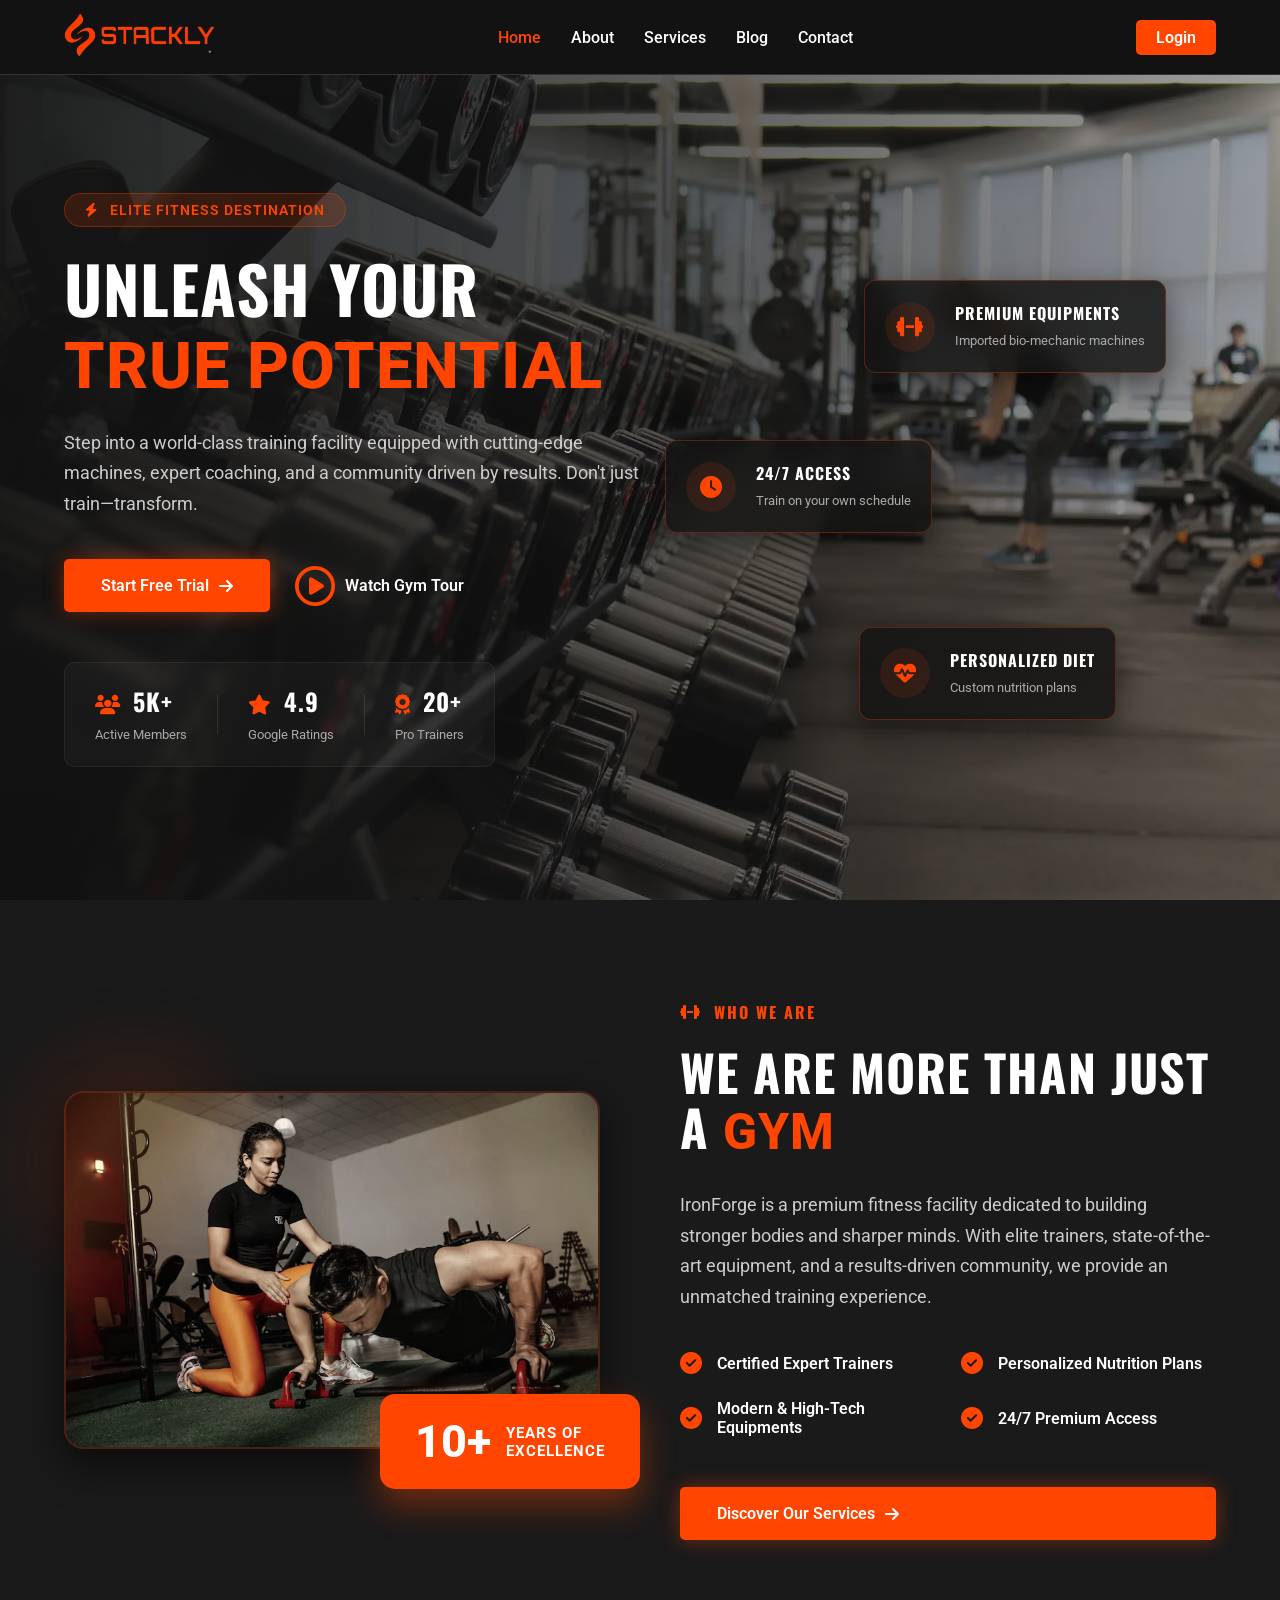
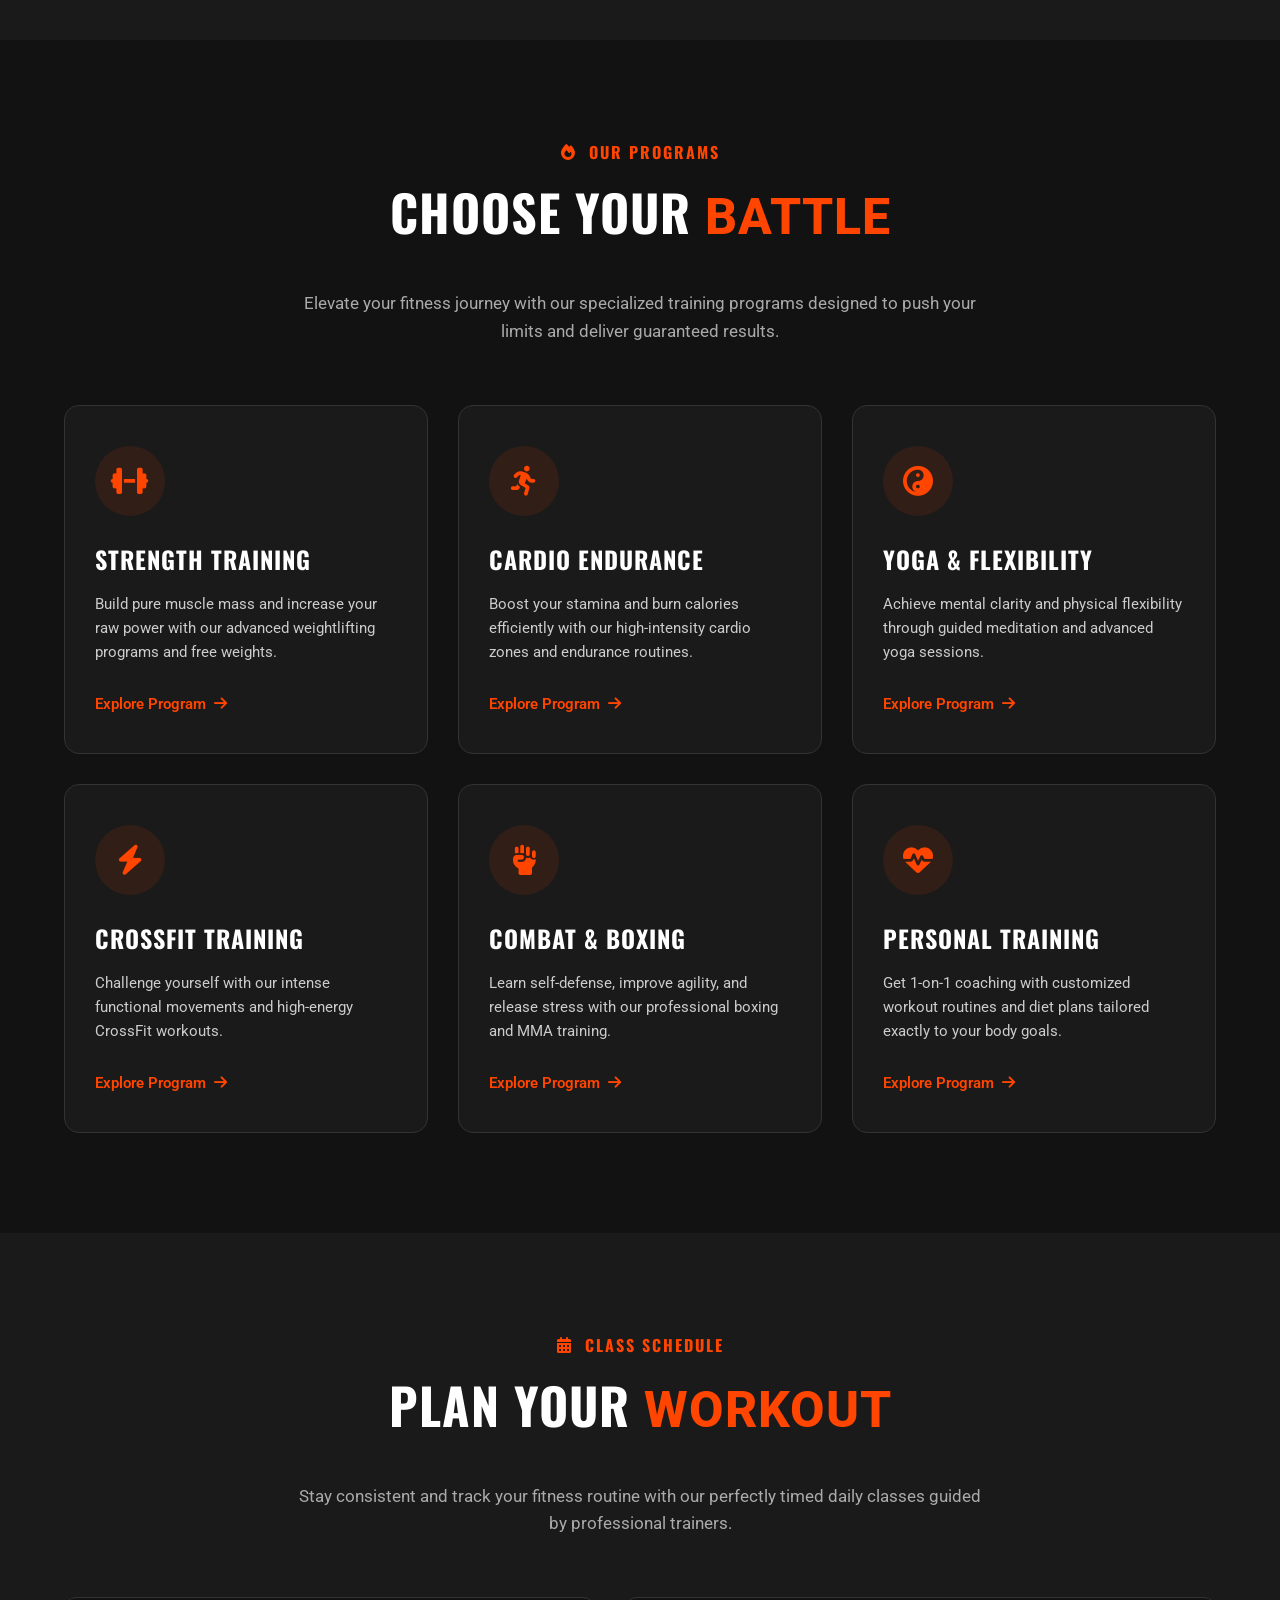
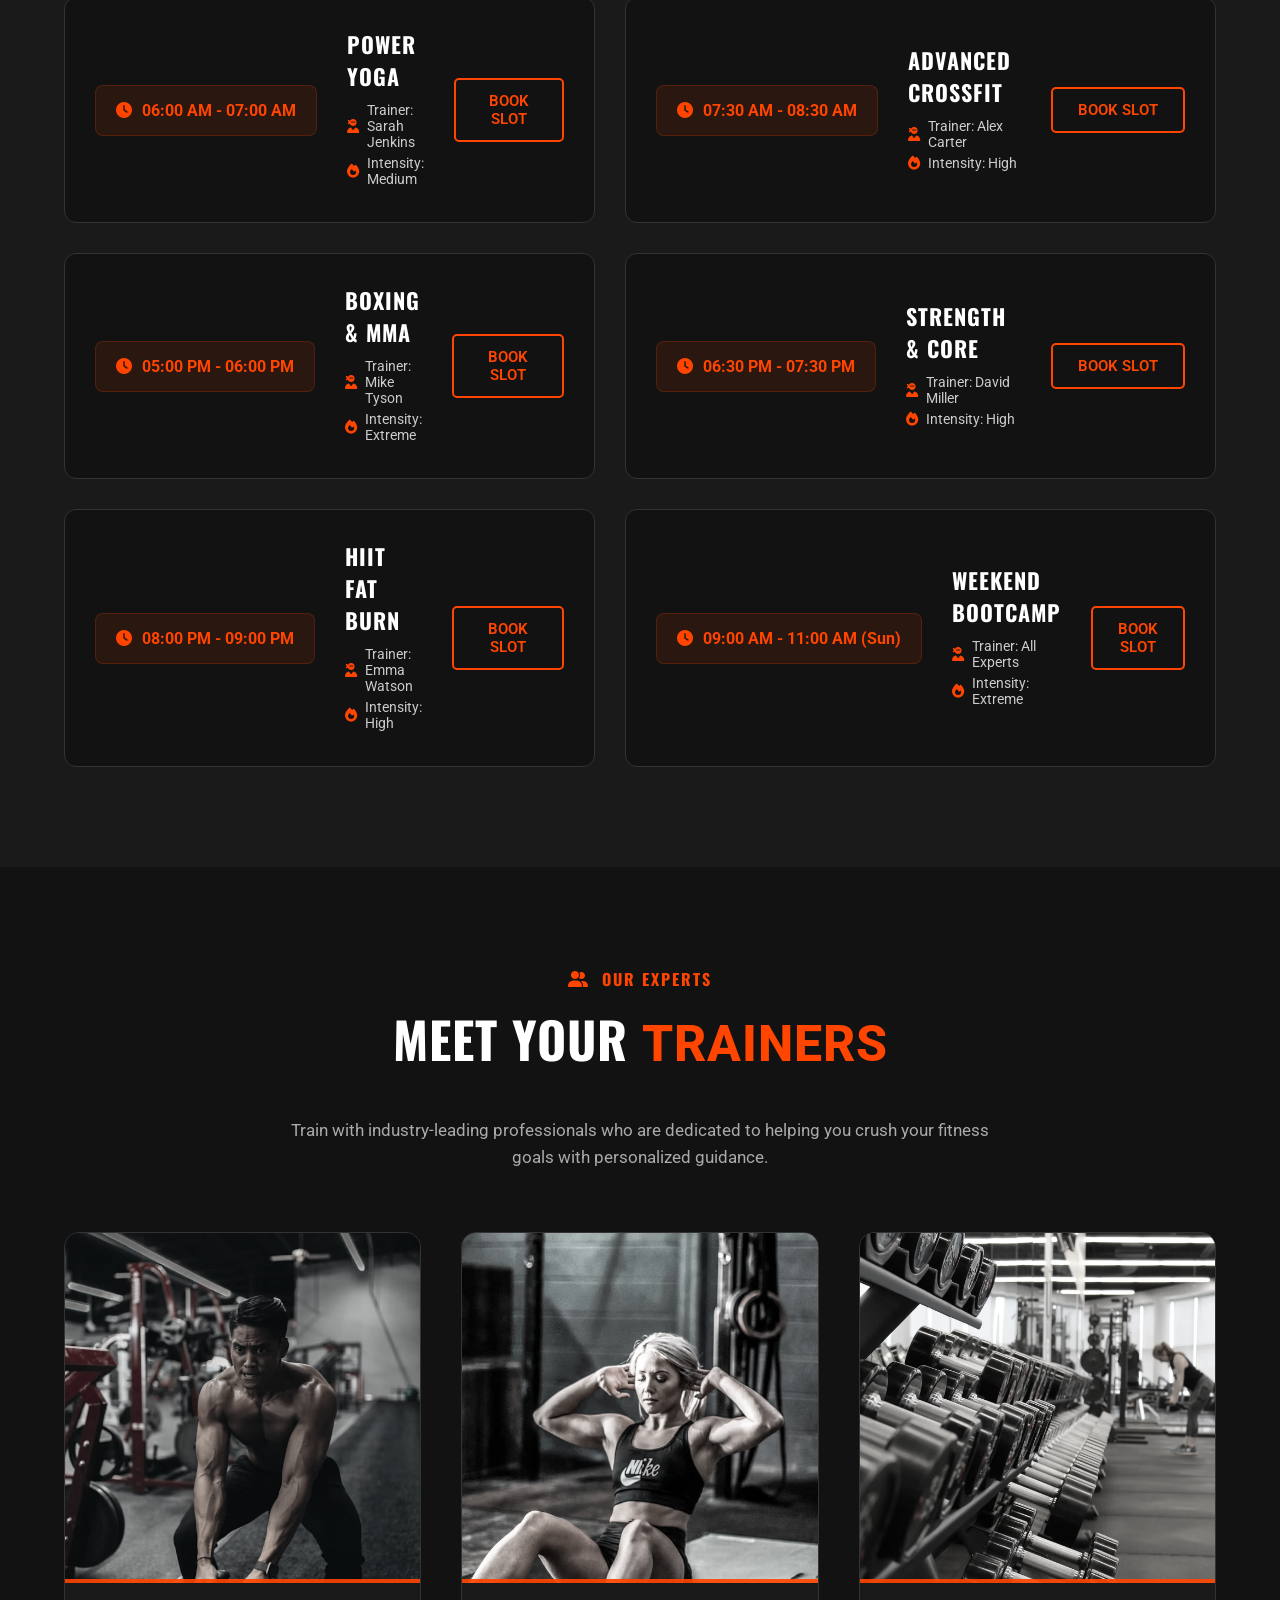
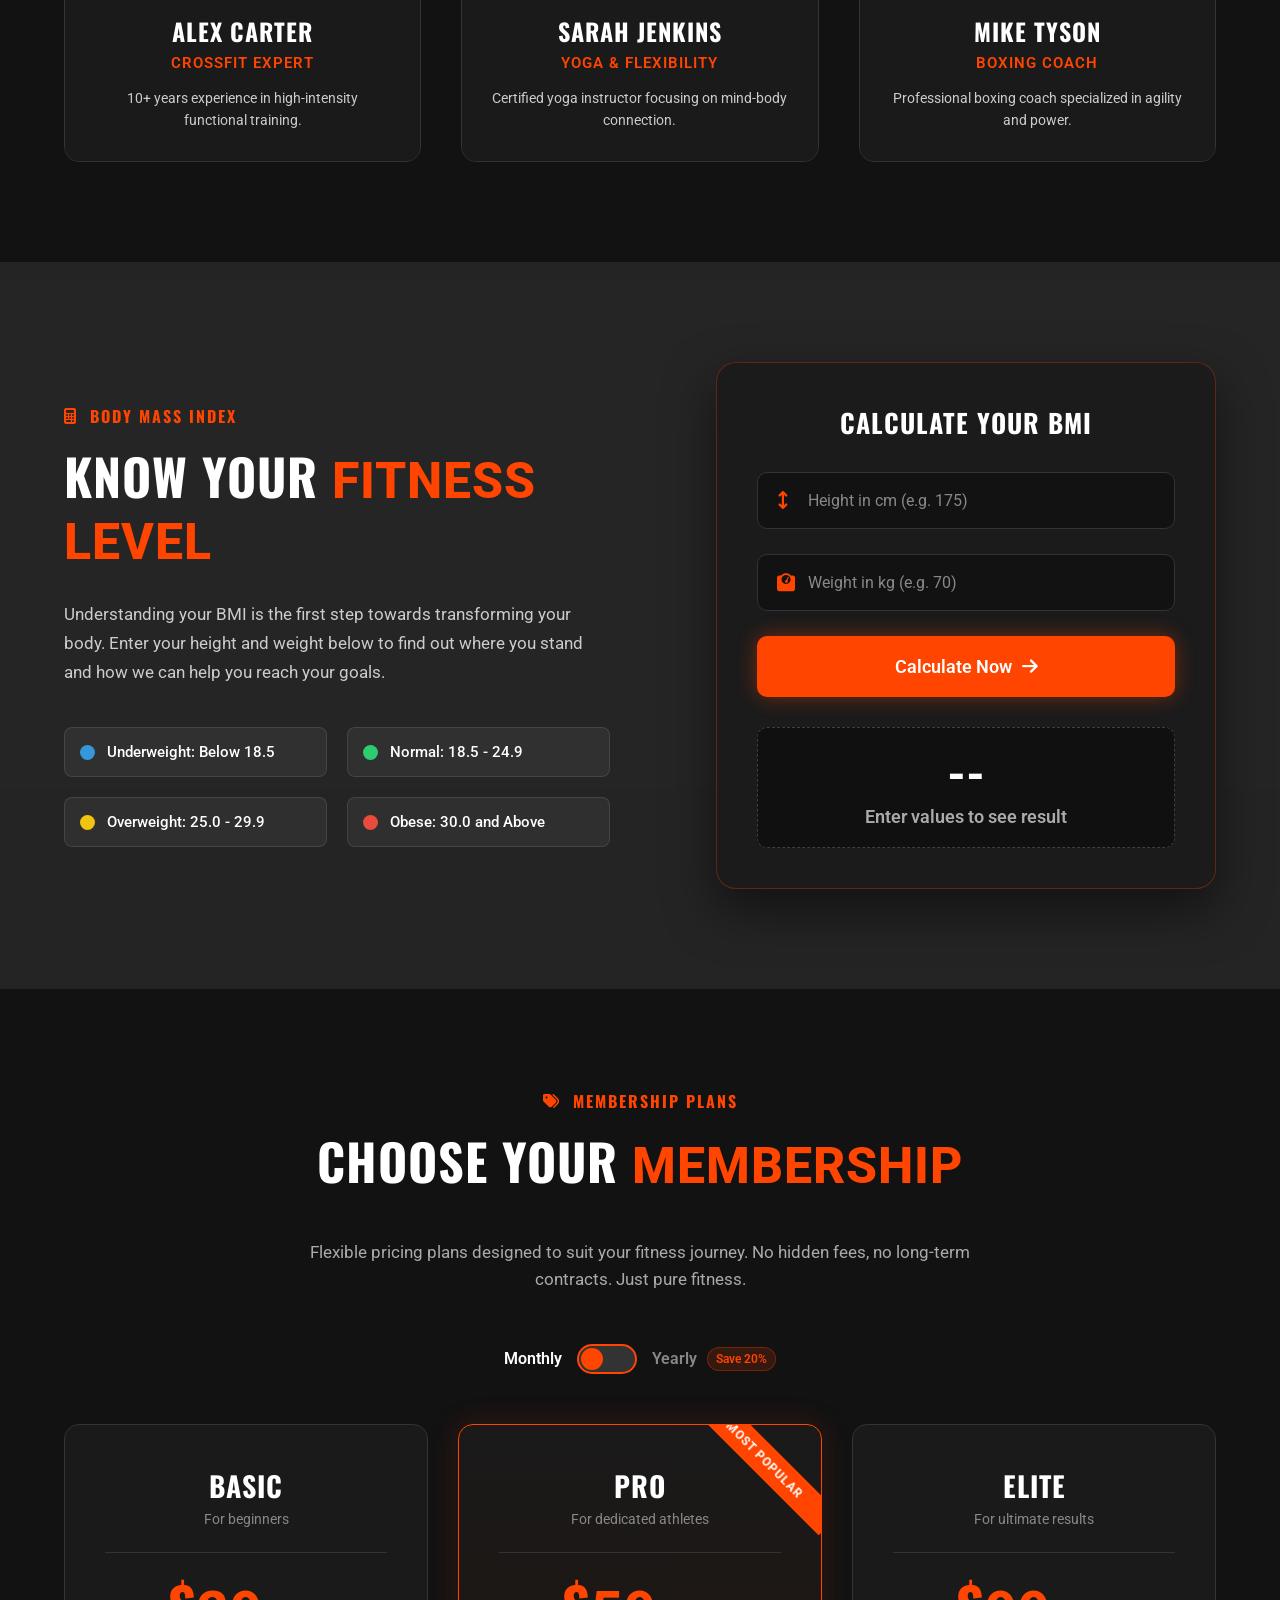
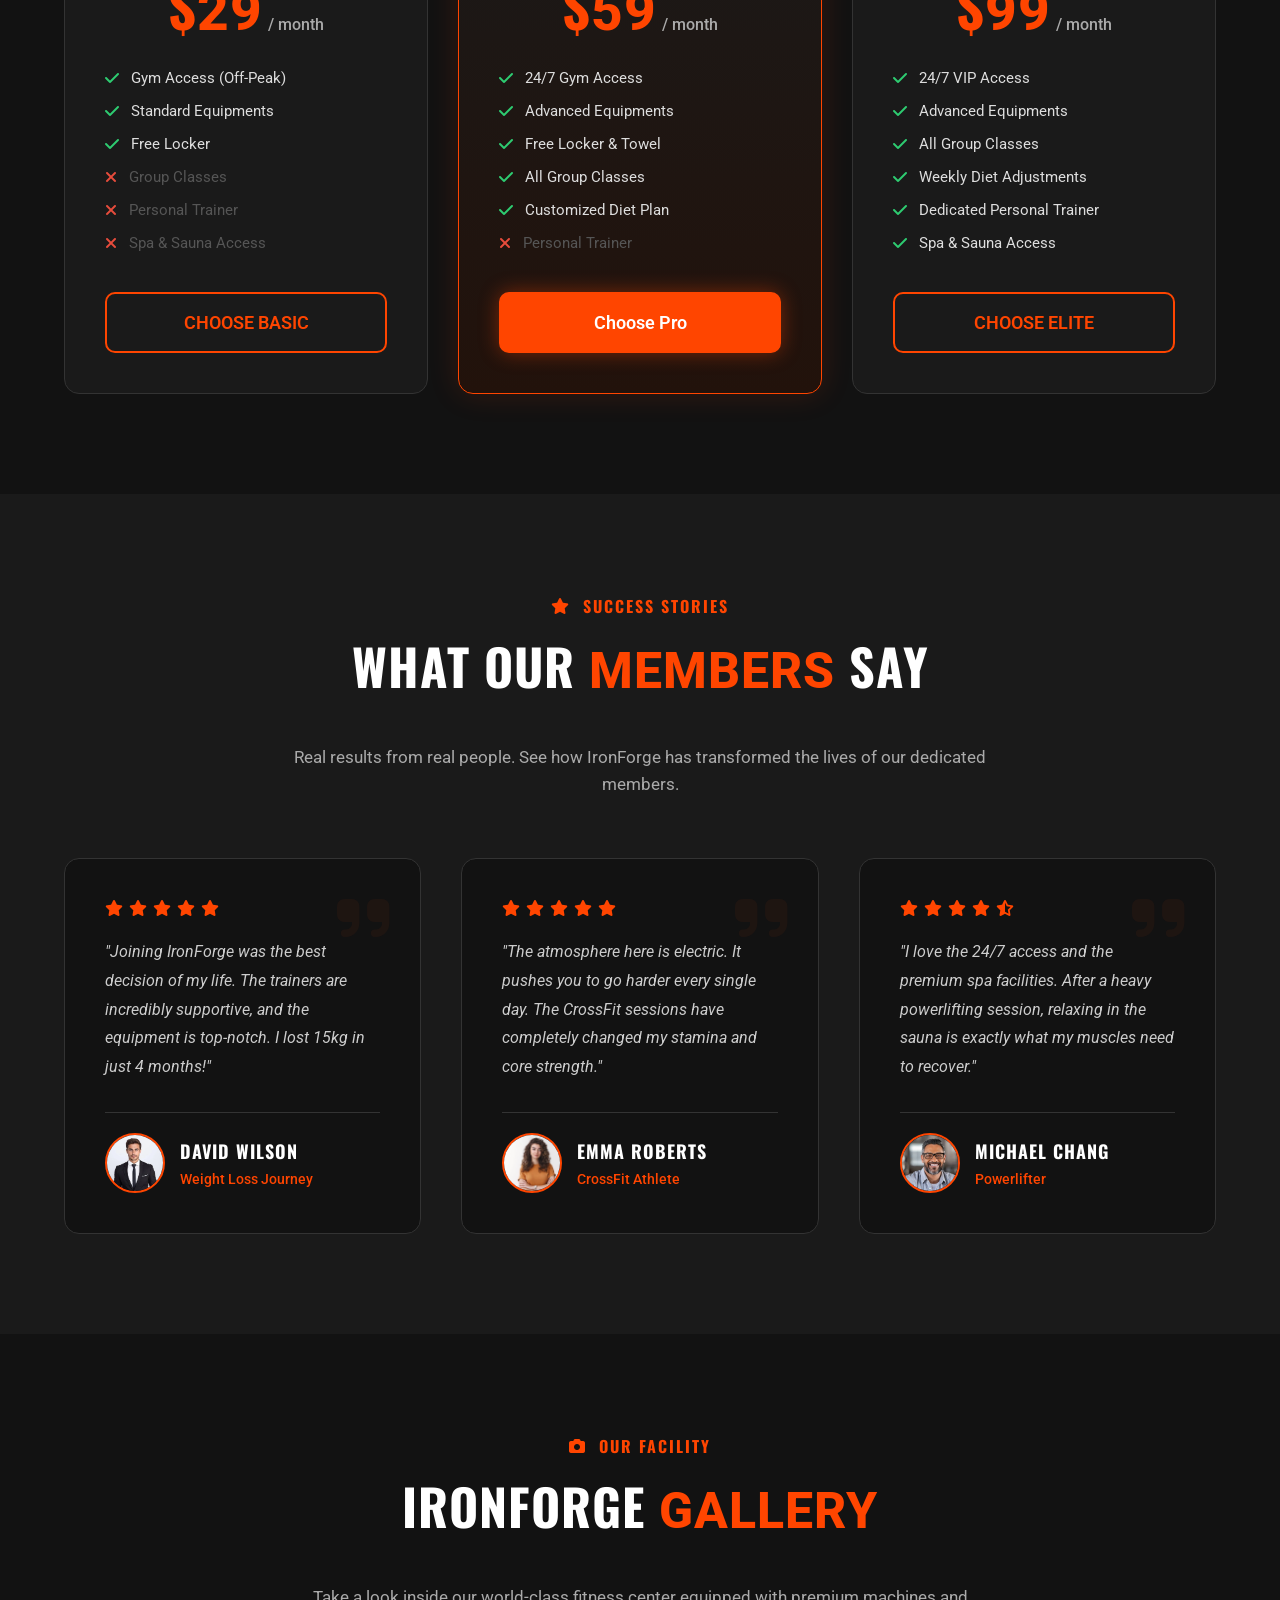
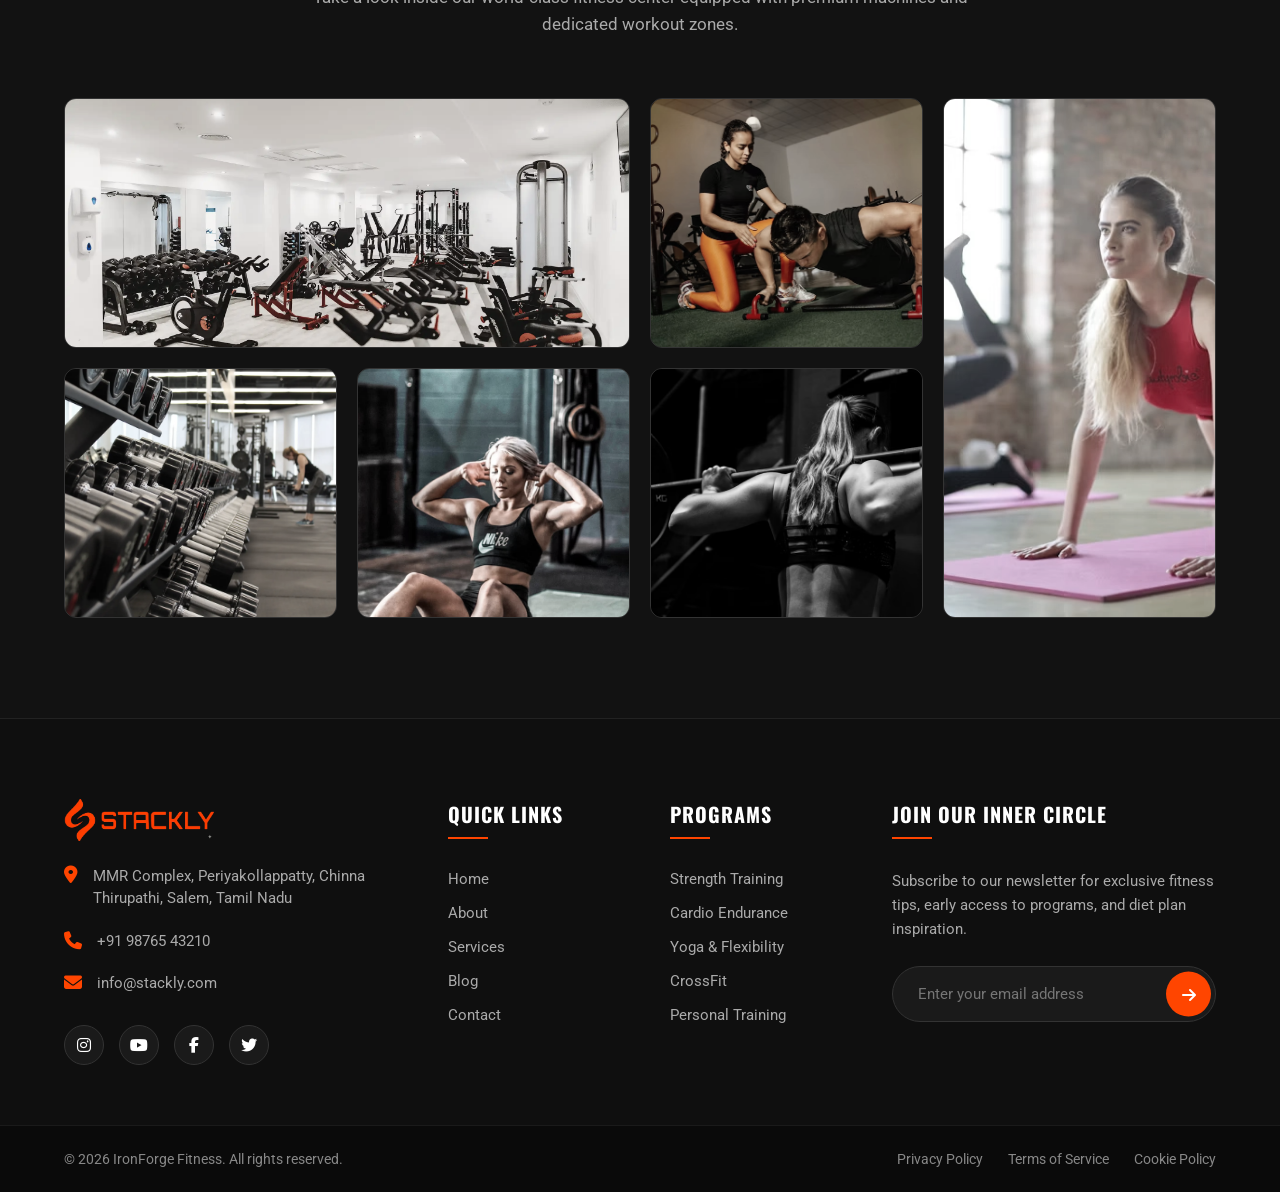
==== index.html @ 2fd5f0df "Fitness Center" ====
<!DOCTYPE html>
<html lang="en">

<head>
    <meta charset="UTF-8">
    <meta name="viewport" content="width=device-width, initial-scale=1.0">
    <title>Fitness Center</title>
    <link rel="stylesheet" href="style.css">
    <link rel="stylesheet" href="fitness.css">
    <link rel="stylesheet" href="https://cdnjs.cloudflare.com/ajax/libs/font-awesome/6.4.0/css/all.min.css">
    <link href="https://unpkg.com/aos@2.3.1/dist/aos.css" rel="stylesheet">
    <link
        href="https://fonts.googleapis.com/css2?family=Oswald:wght@500;700&family=Roboto:wght@300;400;500;700&display=swap"
        rel="stylesheet">
</head>

<body>
    <nav class="navbar" id="navbar">
        <a href="index.html" class="logo">
            <img src="./asset/Stackly-orange-logo.png" alt="Logo" class="logo">
        </a>
        <ul class="nav-links" id="nav-links">
            <li><a href="index.html" class="active nav-item">Home</a></li>
            <li><a href="about.html" class="nav-item">About</a></li>
            <li><a href="services.html" class="nav-item">Services</a></li>
            <li><a href="blog.html" class="nav-item">Blog</a></li>
            <li><a href="contact.html" class="nav-item">Contact</a></li>
            <li class="mobile-login"><a href="login.html" class="login-btn nav-item">Login</a></li>
        </ul>

        <div class="nav-right">
            <a href="login.html" class="login-btn desktop-login">Login</a>
            <div class="menu-toggle" id="menu-toggle">
                <i class="fa-solid fa-bars"></i>
            </div>
        </div>
    </nav>


    <section class="hero-premium" id="home">
        <div class="hero-overlay"></div>

        <div class="hero-container">
            <div class="hero-text-content">
                <span class="hero-badge" data-aos="fade-down" data-aos-duration="1000">
                    <i class="fa-solid fa-bolt"></i> Elite Fitness Destination
                </span>

                <h1 data-aos="fade-right" data-aos-duration="1200" data-aos-delay="200">
                    UNLEASH YOUR <br><span class="text-orange">TRUE POTENTIAL</span>
                </h1>

                <p data-aos="fade-up" data-aos-duration="1200" data-aos-delay="400">
                    Step into a world-class training facility equipped with cutting-edge machines, expert coaching, and
                    a community driven by results. Don't just train—transform.
                </p>

                <div class="hero-actions" data-aos="fade-up" data-aos-duration="1200" data-aos-delay="600">
                    <a href="404.html" class="btn-primary-glow">
                        Start Free Trial <i class="fa-solid fa-arrow-right"></i>
                    </a>
                    <a href="404.html" class="btn-video-play">
                        <i class="fa-regular fa-circle-play"></i> Watch Gym Tour
                    </a>
                </div>

                <div class="hero-stats" data-aos="fade-up" data-aos-duration="1200" data-aos-delay="800">
                    <div class="stat-box">
                        <h3><i class="fa-solid fa-users"></i> 5k+</h3>
                        <p>Active Members</p>
                    </div>
                    <div class="stat-divider"></div>
                    <div class="stat-box">
                        <h3><i class="fa-solid fa-star"></i> 4.9</h3>
                        <p>Google Ratings</p>
                    </div>
                    <div class="stat-divider"></div>
                    <div class="stat-box">
                        <h3><i class="fa-solid fa-award"></i> 20+</h3>
                        <p>Pro Trainers</p>
                    </div>
                </div>
            </div>


            <div class="hero-visuals">
                <div class="floating-card card-1" data-aos="zoom-in" data-aos-delay="500">
                    <div class="icon-box"><i class="fa-solid fa-dumbbell"></i></div>
                    <div class="card-text">
                        <h4>Premium Equipments</h4>
                        <p>Imported bio-mechanic machines</p>
                    </div>
                </div>

                <div class="floating-card card-2" data-aos="zoom-in" data-aos-delay="700">
                    <div class="icon-box"><i class="fa-solid fa-clock"></i></div>
                    <div class="card-text">
                        <h4>24/7 Access</h4>
                        <p>Train on your own schedule</p>
                    </div>
                </div>

                <div class="floating-card card-3" data-aos="zoom-in" data-aos-delay="900">
                    <div class="icon-box"><i class="fa-solid fa-heart-pulse"></i></div>
                    <div class="card-text">
                        <h4>Personalized Diet</h4>
                        <p>Custom nutrition plans</p>
                    </div>
                </div>
            </div>
        </div>
    </section>


    <section class="about-premium" id="about">
        <div class="about-container">
            <div class="about-image-wrapper" data-aos="fade-right" data-aos-duration="1200">
                <div class="css-shape-blob"></div>
                <div class="about-img-main">
                    <img src="asset/f1.webp" alt="Premium Gym Facility">
                </div>
                <div class="about-img-float">
                    <div class="experience-badge">
                        <span class="exp-number">10+</span>
                        <span class="exp-text">Years of<br>Excellence</span>
                    </div>
                </div>
            </div>

            <div class="about-text-wrapper" data-aos="fade-left" data-aos-duration="1200">
                <h4 class="section-subtitle">
                    <i class="fa-solid fa-dumbbell"></i> Who We Are
                </h4>
                <h2 class="section-title">WE ARE MORE THAN JUST A <span class="text-orange">GYM</span></h2>
                <p class="about-desc">
                    IronForge is a premium fitness facility dedicated to building stronger bodies and sharper minds.
                    With elite trainers, state-of-the-art equipment, and a results-driven community, we provide an
                    unmatched training experience.
                </p>

                <ul class="about-features">
                    <li><i class="fa-solid fa-circle-check"></i> Certified Expert Trainers</li>
                    <li><i class="fa-solid fa-circle-check"></i> Personalized Nutrition Plans</li>
                    <li><i class="fa-solid fa-circle-check"></i> Modern & High-Tech Equipments</li>
                    <li><i class="fa-solid fa-circle-check"></i> 24/7 Premium Access</li>
                </ul>

                <a href="404.html" class="btn-primary-glow">Discover Our Services <i
                        class="fa-solid fa-arrow-right"></i></a>
            </div>
        </div>
    </section>



    <section class="services-premium" id="services">
        <div class="services-container">
            <div class="services-header" data-aos="fade-up" data-aos-duration="1000">
                <h4 class="section-subtitle"><i class="fa-solid fa-fire"></i> Our Programs</h4>
                <h2 class="section-title">CHOOSE YOUR <span class="text-orange">BATTLE</span></h2>
                <p class="services-desc">Elevate your fitness journey with our specialized training programs designed to
                    push your limits and deliver guaranteed results.</p>
            </div>

            <div class="services-grid">
                <div class="service-card" data-aos="fade-up" data-aos-duration="1200" data-aos-delay="100">
                    <div class="service-icon"><i class="fa-solid fa-dumbbell"></i></div>
                    <h3>Strength Training</h3>
                    <p>Build pure muscle mass and increase your raw power with our advanced weightlifting programs and
                        free weights.</p>
                    <a href="404.html" class="service-link">Explore Program <i class="fa-solid fa-arrow-right"></i></a>
                </div>

                <div class="service-card" data-aos="fade-up" data-aos-duration="1200" data-aos-delay="200">
                    <div class="service-icon"><i class="fa-solid fa-person-running"></i></div>
                    <h3>Cardio Endurance</h3>
                    <p>Boost your stamina and burn calories efficiently with our high-intensity cardio zones and
                        endurance routines.</p>
                    <a href="404.html" class="service-link">Explore Program <i class="fa-solid fa-arrow-right"></i></a>
                </div>

                <div class="service-card" data-aos="fade-up" data-aos-duration="1200" data-aos-delay="300">
                    <div class="service-icon"><i class="fa-solid fa-yin-yang"></i></div>
                    <h3>Yoga & Flexibility</h3>
                    <p>Achieve mental clarity and physical flexibility through guided meditation and advanced yoga
                        sessions.</p>
                    <a href="404.html" class="service-link">Explore Program <i class="fa-solid fa-arrow-right"></i></a>
                </div>

                <div class="service-card" data-aos="fade-up" data-aos-duration="1200" data-aos-delay="400">
                    <div class="service-icon"><i class="fa-solid fa-bolt"></i></div>
                    <h3>CrossFit Training</h3>
                    <p>Challenge yourself with our intense functional movements and high-energy CrossFit workouts.</p>
                    <a href="404.html" class="service-link">Explore Program <i class="fa-solid fa-arrow-right"></i></a>
                </div>

                <div class="service-card" data-aos="fade-up" data-aos-duration="1200" data-aos-delay="500">
                    <div class="service-icon"><i class="fa-solid fa-hand-fist"></i></div>
                    <h3>Combat & Boxing</h3>
                    <p>Learn self-defense, improve agility, and release stress with our professional boxing and MMA
                        training.</p>
                    <a href="404.html" class="service-link">Explore Program <i class="fa-solid fa-arrow-right"></i></a>
                </div>

                <div class="service-card" data-aos="fade-up" data-aos-duration="1200" data-aos-delay="600">
                    <div class="service-icon"><i class="fa-solid fa-heart-pulse"></i></div>
                    <h3>Personal Training</h3>
                    <p>Get 1-on-1 coaching with customized workout routines and diet plans tailored exactly to your body
                        goals.</p>
                    <a href="404.html" class="service-link">Explore Program <i class="fa-solid fa-arrow-right"></i></a>
                </div>
            </div>
        </div>
    </section>



    <section class="schedule-premium" id="schedule">
        <div class="schedule-container">
            <div class="schedule-header" data-aos="fade-down" data-aos-duration="1000">
                <h4 class="section-subtitle"><i class="fa-solid fa-calendar-days"></i> Class Schedule</h4>
                <h2 class="section-title">PLAN YOUR <span class="text-orange">WORKOUT</span></h2>
                <p class="schedule-desc">Stay consistent and track your fitness routine with our perfectly timed daily
                    classes guided by professional trainers.</p>
            </div>

            <div class="schedule-grid">
                <div class="schedule-card" data-aos="fade-up" data-aos-duration="1200" data-aos-delay="100">
                    <div class="time-badge">
                        <i class="fa-solid fa-clock"></i> 06:00 AM - 07:00 AM
                    </div>
                    <div class="schedule-info">
                        <h3>Power Yoga</h3>
                        <p><i class="fa-solid fa-user-ninja"></i> Trainer: Sarah Jenkins</p>
                        <p><i class="fa-solid fa-fire"></i> Intensity: Medium</p>
                    </div>
                    <a href="404.html" class="btn-outline-glow">Book Slot</a>
                </div>

                <div class="schedule-card" data-aos="fade-up" data-aos-duration="1200" data-aos-delay="200">
                    <div class="time-badge">
                        <i class="fa-solid fa-clock"></i> 07:30 AM - 08:30 AM
                    </div>
                    <div class="schedule-info">
                        <h3>Advanced CrossFit</h3>
                        <p><i class="fa-solid fa-user-ninja"></i> Trainer: Alex Carter</p>
                        <p><i class="fa-solid fa-fire"></i> Intensity: High</p>
                    </div>
                    <a href="404.html" class="btn-outline-glow">Book Slot</a>
                </div>

                <div class="schedule-card" data-aos="fade-up" data-aos-duration="1200" data-aos-delay="300">
                    <div class="time-badge">
                        <i class="fa-solid fa-clock"></i> 05:00 PM - 06:00 PM
                    </div>
                    <div class="schedule-info">
                        <h3>Boxing & MMA</h3>
                        <p><i class="fa-solid fa-user-ninja"></i> Trainer: Mike Tyson</p>
                        <p><i class="fa-solid fa-fire"></i> Intensity: Extreme</p>
                    </div>
                    <a href="#404.html" class="btn-outline-glow">Book Slot</a>
                </div>

                <div class="schedule-card" data-aos="fade-up" data-aos-duration="1200" data-aos-delay="400">
                    <div class="time-badge">
                        <i class="fa-solid fa-clock"></i> 06:30 PM - 07:30 PM
                    </div>
                    <div class="schedule-info">
                        <h3>Strength & Core</h3>
                        <p><i class="fa-solid fa-user-ninja"></i> Trainer: David Miller</p>
                        <p><i class="fa-solid fa-fire"></i> Intensity: High</p>
                    </div>
                    <a href="404.html" class="btn-outline-glow">Book Slot</a>
                </div>

                <div class="schedule-card" data-aos="fade-up" data-aos-duration="1200" data-aos-delay="500">
                    <div class="time-badge">
                        <i class="fa-solid fa-clock"></i> 08:00 PM - 09:00 PM
                    </div>
                    <div class="schedule-info">
                        <h3>HIIT Fat Burn</h3>
                        <p><i class="fa-solid fa-user-ninja"></i> Trainer: Emma Watson</p>
                        <p><i class="fa-solid fa-fire"></i> Intensity: High</p>
                    </div>
                    <a href="404.html" class="btn-outline-glow">Book Slot</a>
                </div>

                <div class="schedule-card" data-aos="fade-up" data-aos-duration="1200" data-aos-delay="600">
                    <div class="time-badge">
                        <i class="fa-solid fa-clock"></i> 09:00 AM - 11:00 AM (Sun)
                    </div>
                    <div class="schedule-info">
                        <h3>Weekend Bootcamp</h3>
                        <p><i class="fa-solid fa-user-ninja"></i> Trainer: All Experts</p>
                        <p><i class="fa-solid fa-fire"></i> Intensity: Extreme</p>
                    </div>
                    <a href="404.html" class="btn-outline-glow">Book Slot</a>
                </div>
            </div>
        </div>
    </section>



    <section class="trainers-premium" id="trainers">
        <div class="trainers-container">
            <div class="trainers-header" data-aos="fade-up" data-aos-duration="1000">
                <h4 class="section-subtitle"><i class="fa-solid fa-user-group"></i> Our Experts</h4>
                <h2 class="section-title">MEET YOUR <span class="text-orange">TRAINERS</span></h2>
                <p class="trainers-desc">Train with industry-leading professionals who are dedicated to helping you
                    crush your fitness goals with personalized guidance.</p>
            </div>

            <div class="trainers-grid">
                <div class="trainer-card" data-aos="zoom-in" data-aos-duration="1200" data-aos-delay="100">
                    <div class="trainer-img">
                        <img src="asset/f2.webp" alt="Trainer Alex Carter">
                        <div class="trainer-social">
                            <a href="404.html"><i class="fa-brands fa-instagram"></i></a>
                            <a href="404.html"><i class="fa-brands fa-twitter"></i></a>
                            <a href="404.html"><i class="fa-brands fa-facebook-f"></i></a>
                        </div>
                    </div>
                    <div class="trainer-info">
                        <h3>Alex Carter</h3>
                        <p class="trainer-role">CrossFit Expert</p>
                        <p class="trainer-bio">10+ years experience in high-intensity functional training.</p>
                    </div>
                </div>

                <div class="trainer-card" data-aos="zoom-in" data-aos-duration="1200" data-aos-delay="300">
                    <div class="trainer-img">
                        <img src="asset/f3.webp" alt="Trainer Sarah Jenkins">
                        <div class="trainer-social">
                            <a href="404.html"><i class="fa-brands fa-instagram"></i></a>
                            <a href="404.html"><i class="fa-brands fa-twitter"></i></a>
                            <a href="404.html"><i class="fa-brands fa-linkedin-in"></i></a>
                        </div>
                    </div>
                    <div class="trainer-info">
                        <h3>Sarah Jenkins</h3>
                        <p class="trainer-role">Yoga & Flexibility</p>
                        <p class="trainer-bio">Certified yoga instructor focusing on mind-body connection.</p>
                    </div>
                </div>

                <div class="trainer-card" data-aos="zoom-in" data-aos-duration="1200" data-aos-delay="500">
                    <div class="trainer-img">
                        <img src="asset/fi.webp" alt="Trainer Mike Tyson">
                        <div class="trainer-social">
                            <a href="404.html"><i class="fa-brands fa-instagram"></i></a>
                            <a href="404.html"><i class="fa-brands fa-youtube"></i></a>
                            <a href="404.html"><i class="fa-brands fa-facebook-f"></i></a>
                        </div>
                    </div>
                    <div class="trainer-info">
                        <h3>Mike Tyson</h3>
                        <p class="trainer-role">Boxing Coach</p>
                        <p class="trainer-bio">Professional boxing coach specialized in agility and power.</p>
                    </div>
                </div>
            </div>
        </div>
    </section>



    <section class="bmi-premium" id="bmi">
        <div class="bmi-container">
            <div class="bmi-content" data-aos="fade-right" data-aos-duration="1200">
                <h4 class="section-subtitle"><i class="fa-solid fa-calculator"></i> Body Mass Index</h4>
                <h2 class="section-title">KNOW YOUR <span class="text-orange">FITNESS LEVEL</span></h2>
                <p class="bmi-desc">Understanding your BMI is the first step towards transforming your body. Enter your
                    height and weight below to find out where you stand and how we can help you reach your goals.</p>

                <ul class="bmi-chart">
                    <li><span class="indicator underweight"></span> Underweight: Below 18.5</li>
                    <li><span class="indicator normal"></span> Normal: 18.5 - 24.9</li>
                    <li><span class="indicator overweight"></span> Overweight: 25.0 - 29.9</li>
                    <li><span class="indicator obese"></span> Obese: 30.0 and Above</li>
                </ul>
            </div>

            <div class="bmi-calculator-wrapper" data-aos="fade-left" data-aos-duration="1200">
                <div class="bmi-card">
                    <h3>Calculate Your BMI</h3>

                    <div class="input-group">
                        <input type="number" id="bmi-height" placeholder="Height in cm (e.g. 175)">
                        <i class="fa-solid fa-arrows-up-down"></i>
                    </div>

                    <div class="input-group">
                        <input type="number" id="bmi-weight" placeholder="Weight in kg (e.g. 70)">
                        <i class="fa-solid fa-weight-scale"></i>
                    </div>

                    <button class="btn-primary-glow w-100" id="calc-btn">Calculate Now <i
                            class="fa-solid fa-arrow-right"></i></button>

                    <div class="bmi-result-area" id="bmi-result-area">
                        <div class="bmi-score">
                            <span id="bmi-value">--</span>
                        </div>
                        <div class="bmi-text">
                            <p id="bmi-status">Enter values to see result</p>
                        </div>
                    </div>
                </div>
            </div>
        </div>
    </section>



    <section class="pricing-premium" id="pricing">
        <div class="pricing-container">
            <div class="pricing-header" data-aos="fade-up" data-aos-duration="1000">
                <h4 class="section-subtitle"><i class="fa-solid fa-tags"></i> Membership Plans</h4>
                <h2 class="section-title">CHOOSE YOUR <span class="text-orange">MEMBERSHIP</span></h2>
                <p class="pricing-desc">Flexible pricing plans designed to suit your fitness journey. No hidden fees, no
                    long-term contracts. Just pure fitness.</p>

                <div class="billing-toggle">
                    <span class="billing-label active" id="monthly-label">Monthly</span>
                    <label class="toggle-switch">
                        <input type="checkbox" id="billing-checkbox">
                        <span class="slider"></span>
                    </label>
                    <span class="billing-label" id="yearly-label">Yearly <span class="save-badge">Save 20%</span></span>
                </div>
            </div>

            <div class="pricing-grid">
                <div class="price-card" data-aos="fade-up" data-aos-duration="1200" data-aos-delay="100">
                    <div class="card-head">
                        <h3>Basic</h3>
                        <p>For beginners</p>
                    </div>
                    <div class="price-amount">
                        <h2>$<span class="price-val" data-monthly="29" data-yearly="278">29</span></h2>
                        <span class="billing-cycle">/ month</span>
                    </div>
                    <ul class="price-features">
                        <li><i class="fa-solid fa-check"></i> Gym Access (Off-Peak)</li>
                        <li><i class="fa-solid fa-check"></i> Standard Equipments</li>
                        <li><i class="fa-solid fa-check"></i> Free Locker</li>
                        <li class="disabled"><i class="fa-solid fa-xmark"></i> Group Classes</li>
                        <li class="disabled"><i class="fa-solid fa-xmark"></i> Personal Trainer</li>
                        <li class="disabled"><i class="fa-solid fa-xmark"></i> Spa & Sauna Access</li>
                    </ul>
                    <a href="404.html" class="btn-outline-glow w-100">Choose Basic</a>
                </div>

                <div class="price-card premium-card" data-aos="fade-up" data-aos-duration="1200" data-aos-delay="300">
                    <div class="popular-badge">Most Popular</div>
                    <div class="card-head">
                        <h3>Pro</h3>
                        <p>For dedicated athletes</p>
                    </div>
                    <div class="price-amount">
                        <h2>$<span class="price-val" data-monthly="59" data-yearly="566">59</span></h2>
                        <span class="billing-cycle">/ month</span>
                    </div>
                    <ul class="price-features">
                        <li><i class="fa-solid fa-check"></i> 24/7 Gym Access</li>
                        <li><i class="fa-solid fa-check"></i> Advanced Equipments</li>
                        <li><i class="fa-solid fa-check"></i> Free Locker & Towel</li>
                        <li><i class="fa-solid fa-check"></i> All Group Classes</li>
                        <li><i class="fa-solid fa-check"></i> Customized Diet Plan</li>
                        <li class="disabled"><i class="fa-solid fa-xmark"></i> Personal Trainer</li>
                    </ul>
                    <a href="404.html" class="btn-primary-glow w-100" style="justify-content: center;">Choose Pro</a>
                </div>

                <div class="price-card" data-aos="fade-up" data-aos-duration="1200" data-aos-delay="500">
                    <div class="card-head">
                        <h3>Elite</h3>
                        <p>For ultimate results</p>
                    </div>
                    <div class="price-amount">
                        <h2>$<span class="price-val" data-monthly="99" data-yearly="950">99</span></h2>
                        <span class="billing-cycle">/ month</span>
                    </div>
                    <ul class="price-features">
                        <li><i class="fa-solid fa-check"></i> 24/7 VIP Access</li>
                        <li><i class="fa-solid fa-check"></i> Advanced Equipments</li>
                        <li><i class="fa-solid fa-check"></i> All Group Classes</li>
                        <li><i class="fa-solid fa-check"></i> Weekly Diet Adjustments</li>
                        <li><i class="fa-solid fa-check"></i> Dedicated Personal Trainer</li>
                        <li><i class="fa-solid fa-check"></i> Spa & Sauna Access</li>
                    </ul>
                    <a href="404.html" class="btn-outline-glow w-100">Choose Elite</a>
                </div>
            </div>
        </div>
    </section>



    <section class="testimonials-premium" id="testimonials">
        <div class="testimonials-container">
            <div class="testimonials-header" data-aos="fade-up" data-aos-duration="1000">
                <h4 class="section-subtitle"><i class="fa-solid fa-star"></i> Success Stories</h4>
                <h2 class="section-title">WHAT OUR <span class="text-orange">MEMBERS</span> SAY</h2>
                <p class="testimonials-desc">Real results from real people. See how IronForge has transformed the lives
                    of our dedicated members.</p>
            </div>

            <div class="testimonials-grid">
                <div class="testimonial-card" data-aos="fade-up" data-aos-duration="1200" data-aos-delay="100">
                    <i class="fa-solid fa-quote-right quote-icon"></i>
                    <div class="stars">
                        <i class="fa-solid fa-star"></i>
                        <i class="fa-solid fa-star"></i>
                        <i class="fa-solid fa-star"></i>
                        <i class="fa-solid fa-star"></i>
                        <i class="fa-solid fa-star"></i>
                    </div>
                    <p class="testimonial-text">"Joining IronForge was the best decision of my life. The trainers are
                        incredibly supportive, and the equipment is top-notch. I lost 15kg in just 4 months!"</p>
                    <div class="client-info">
                        <img src="asset/man1.webp" alt="John Doe">
                        <div class="client-details">
                            <h4>David Wilson</h4>
                            <span>Weight Loss Journey</span>
                        </div>
                    </div>
                </div>

                <div class="testimonial-card" data-aos="fade-up" data-aos-duration="1200" data-aos-delay="300">
                    <i class="fa-solid fa-quote-right quote-icon"></i>
                    <div class="stars">
                        <i class="fa-solid fa-star"></i>
                        <i class="fa-solid fa-star"></i>
                        <i class="fa-solid fa-star"></i>
                        <i class="fa-solid fa-star"></i>
                        <i class="fa-solid fa-star"></i>
                    </div>
                    <p class="testimonial-text">"The atmosphere here is electric. It pushes you to go harder every
                        single day. The CrossFit sessions have completely changed my stamina and core strength."</p>
                    <div class="client-info">
                        <img src="asset/woman1.webp" alt="Jane Smith">
                        <div class="client-details">
                            <h4>Emma Roberts</h4>
                            <span>CrossFit Athlete</span>
                        </div>
                    </div>
                </div>

                <div class="testimonial-card" data-aos="fade-up" data-aos-duration="1200" data-aos-delay="500">
                    <i class="fa-solid fa-quote-right quote-icon"></i>
                    <div class="stars">
                        <i class="fa-solid fa-star"></i>
                        <i class="fa-solid fa-star"></i>
                        <i class="fa-solid fa-star"></i>
                        <i class="fa-solid fa-star"></i>
                        <i class="fa-solid fa-star-half-stroke"></i>
                    </div>
                    <p class="testimonial-text">"I love the 24/7 access and the premium spa facilities. After a heavy
                        powerlifting session, relaxing in the sauna is exactly what my muscles need to recover."</p>
                    <div class="client-info">
                        <img src="asset/man2.webp" alt="Mike Johnson">
                        <div class="client-details">
                            <h4>Michael Chang</h4>
                            <span>Powerlifter</span>
                        </div>
                    </div>
                </div>
            </div>
        </div>
    </section>



    <section class="gallery-premium" id="gallery">
        <div class="gallery-container">
            <div class="gallery-header" data-aos="fade-up" data-aos-duration="1000">
                <h4 class="section-subtitle"><i class="fa-solid fa-camera"></i> Our Facility</h4>
                <h2 class="section-title">IRONFORGE <span class="text-orange">GALLERY</span></h2>
                <p class="gallery-desc">Take a look inside our world-class fitness center equipped with premium machines
                    and dedicated workout zones.</p>
            </div>

            <div class="gallery-grid">
                <div class="gallery-item wide-item" data-aos="zoom-in" data-aos-duration="1200" data-aos-delay="100">
                    <img src="asset/f4.webp" alt="Workout Zone">
                    <div class="gallery-overlay">
                        <i class="fa-solid fa-magnifying-glass-plus"></i>
                    </div>
                </div>

                <div class="gallery-item" data-aos="zoom-in" data-aos-duration="1200" data-aos-delay="200">
                    <img src="asset/f1.webp" alt="Dumbbells">
                    <div class="gallery-overlay">
                        <i class="fa-solid fa-magnifying-glass-plus"></i>
                    </div>
                </div>

                <div class="gallery-item tall-item" data-aos="zoom-in" data-aos-duration="1200" data-aos-delay="300">
                    <img src="asset/f5.webp" alt="Crossfit">
                    <div class="gallery-overlay">
                        <i class="fa-solid fa-magnifying-glass-plus"></i>
                    </div>
                </div>

                <div class="gallery-item" data-aos="zoom-in" data-aos-duration="1200" data-aos-delay="400">
                    <img src="asset/fi.webp" alt="Gym Floor">
                    <div class="gallery-overlay">
                        <i class="fa-solid fa-magnifying-glass-plus"></i>
                    </div>
                </div>

                <div class="gallery-item" data-aos="zoom-in" data-aos-duration="1200" data-aos-delay="500">
                    <img src="asset/f3.webp" alt="Yoga Session">
                    <div class="gallery-overlay">
                        <i class="fa-solid fa-magnifying-glass-plus"></i>
                    </div>
                </div>

                <div class="gallery-item" data-aos="zoom-in" data-aos-duration="1200" data-aos-delay="600">
                    <img src="asset/f6.webp" alt="Personal Training">
                    <div class="gallery-overlay">
                        <i class="fa-solid fa-magnifying-glass-plus"></i>
                    </div>
                </div>


            </div>
        </div>

        <div class="lightbox" id="lightbox">
            <span class="close-lightbox" id="close-lightbox"><i class="fa-solid fa-xmark"></i></span>
            <img class="lightbox-img" id="lightbox-img" src="" alt="Expanded Image">
        </div>
    </section>



    <footer class="footer-premium" id="contact">
        <div class="footer-container">
            <div class="footer-grid">
                <div class="footer-brand" data-aos="fade-up" data-aos-duration="1200" data-aos-delay="100">
                    <a href="index.html" class="logo">
                        <img src="./asset/Stackly-orange-logo.png" alt="Logo" class="logo">
                    </a>
                    <ul class="footer-contact-list">
                        <li><i class="fa-solid fa-location-dot"></i> MMR Complex, Periyakollappatty, Chinna Thirupathi,
                            Salem, Tamil Nadu
                        </li>
                        <li><i class="fa-solid fa-phone"></i> +91 98765 43210</li>
                        <li><i class="fa-solid fa-envelope"></i> info@stackly.com</li>
                    </ul>
                    <div class="footer-socials">
                        <a href="404.html"><i class="fa-brands fa-instagram"></i></a>
                        <a href="404.html"><i class="fa-brands fa-youtube"></i></a>
                        <a href="404.html"><i class="fa-brands fa-facebook-f"></i></a>
                        <a href="404.html"><i class="fa-brands fa-twitter"></i></a>
                    </div>
                </div>

                <div class="footer-links" data-aos="fade-up" data-aos-duration="1200" data-aos-delay="200">
                    <h3>Quick Links</h3>
                    <ul>
                        <li><a href="index.html">Home</a></li>
                        <li><a href="about.html">About</a></li>
                        <li><a href="services.html">Services</a></li>
                        <li><a href="blog.html">Blog</a></li>
                        <li><a href="contact.html">Contact</a></li>
                    </ul>
                </div>

                <div class="footer-links" data-aos="fade-up" data-aos-duration="1200" data-aos-delay="300">
                    <h3>Programs</h3>
                    <ul>
                        <li><a href="404.html">Strength Training</a></li>
                        <li><a href="404.html">Cardio Endurance</a></li>
                        <li><a href="404.html">Yoga & Flexibility</a></li>
                        <li><a href="404.html">CrossFit</a></li>
                        <li><a href="404.html">Personal Training</a></li>
                    </ul>
                </div>

                <div class="footer-newsletter" data-aos="fade-up" data-aos-duration="1200" data-aos-delay="400">
                    <h3>Join Our Inner Circle</h3>
                    <p>Subscribe to our newsletter for exclusive fitness tips, early access to programs, and diet plan
                        inspiration.</p>
                    <form class="newsletter-form" id="newsletter-form" novalidate>
                        <div class="input-container">
                            <input type="email" placeholder="Enter your email address" required>
                            <button type="submit"><i class="fa-solid fa-arrow-right"></i></button>
                        </div>

                        <div class="error-message" id="email-error">Please enter a valid email address.</div>
                    </form>
                </div>
            </div>
        </div>

        <div class="footer-bottom">
            <div class="footer-bottom-container">
                <p>&copy; 2026 IronForge Fitness. All rights reserved.</p>
                <div class="footer-legal">
                    <a href="404.html">Privacy Policy</a>
                    <a href="404.html">Terms of Service</a>
                    <a href="404.html">Cookie Policy</a>
                </div>
            </div>
        </div>
    </footer>


    <script src="main.js"></script>

    <script src="https://unpkg.com/aos@2.3.1/dist/aos.js"></script>
    <script src="https://cdnjs.cloudflare.com/ajax/libs/gsap/3.12.5/gsap.min.js"></script>
    <script src="https://cdnjs.cloudflare.com/ajax/libs/gsap/3.12.5/ScrollTrigger.min.js"></script>
    <script src="https://unpkg.com/lenis@1.1.14/dist/lenis.min.js"></script>
    <script>
        const lenis = new Lenis({
            duration: 1.2, // ஸ்மூத்னஸ் வேகம் (நார்மல் 1.2)
            easing: (t) => Math.min(1, 1.001 - Math.pow(2, -10 * t)), // எஃபெக்ட் ஸ்மூத்னஸ்
            smooth: true,
            mouseMultiplier: 1,
        });


        lenis.on('scroll', ScrollTrigger.update);

        gsap.ticker.add((time) => {
            lenis.raf(time * 1000);
        });


        gsap.ticker.lagSmoothing(0);
    </script>
    <script>

        document.addEventListener("DOMContentLoaded", function () {
            AOS.init({
                duration: 1000,
                easing: 'ease-in-out',
                once: true,
                offset: 50
            });
        });
    </script>
    <script>
        document.addEventListener("DOMContentLoaded", function () {
            console.log("About Us section initialized");
        });


        document.addEventListener("DOMContentLoaded", function () {
            window.addEventListener('resize', function () {
                AOS.refresh();
            });
        });



        document.addEventListener("DOMContentLoaded", function () {
            const scheduleCards = document.querySelectorAll('.schedule-card');
            scheduleCards.forEach(card => {
                card.addEventListener('mouseenter', function () {
                    this.style.zIndex = '10';
                });
                card.addEventListener('mouseleave', function () {
                    this.style.zIndex = '1';
                });
            });
        });


        document.addEventListener("DOMContentLoaded", function () {
            window.addEventListener('resize', function () {
                AOS.refresh();
            });
        });




        const heightInput = document.getElementById('bmi-height');
        const weightInput = document.getElementById('bmi-weight');
        const calcBtn = document.getElementById('calc-btn');
        const bmiValueDisplay = document.getElementById('bmi-value');
        const bmiStatusDisplay = document.getElementById('bmi-status');
        const resultArea = document.getElementById('bmi-result-area');

        calcBtn.addEventListener('click', function () {
            const heightCm = parseFloat(heightInput.value);
            const weightKg = parseFloat(weightInput.value);

            if (isNaN(heightCm) || isNaN(weightKg) || heightCm <= 0 || weightKg <= 0) {
                bmiValueDisplay.textContent = "Error";
                bmiStatusDisplay.textContent = "Please enter valid numbers";
                bmiStatusDisplay.style.color = "#e74c3c";
                resultArea.style.borderColor = "#e74c3c";
                return;
            }

            const heightM = heightCm / 100;
            const bmi = (weightKg / (heightM * heightM)).toFixed(1);

            bmiValueDisplay.textContent = bmi;

            let status = "";
            let color = "";

            if (bmi < 18.5) {
                status = "Underweight - Time to bulk up!";
                color = "#3498db";
            } else if (bmi >= 18.5 && bmi <= 24.9) {
                status = "Normal - Great job, maintain it!";
                color = "#2ecc71";
            } else if (bmi >= 25.0 && bmi <= 29.9) {
                status = "Overweight - Let's burn some fat!";
                color = "#f1c40f";
            } else {
                status = "Obese - Join us to transform!";
                color = "#e74c3c";
            }

            bmiStatusDisplay.textContent = status;
            bmiStatusDisplay.style.color = color;
            bmiValueDisplay.style.color = color;
            resultArea.style.borderColor = color;
            resultArea.style.boxShadow = `0 0 20px ${color}40`;
        });



        const billingCheckbox = document.getElementById('billing-checkbox');
        const monthlyLabel = document.getElementById('monthly-label');
        const yearlyLabel = document.getElementById('yearly-label');
        const priceValues = document.querySelectorAll('.price-val');
        const billingCycles = document.querySelectorAll('.billing-cycle');

        billingCheckbox.addEventListener('change', function () {
            if (this.checked) {
                monthlyLabel.classList.remove('active');
                yearlyLabel.classList.add('active');

                priceValues.forEach(price => {
                    price.textContent = price.getAttribute('data-yearly');
                });

                billingCycles.forEach(cycle => {
                    cycle.textContent = '/ year';
                });
            } else {
                yearlyLabel.classList.remove('active');
                monthlyLabel.classList.add('active');

                priceValues.forEach(price => {
                    price.textContent = price.getAttribute('data-monthly');
                });

                billingCycles.forEach(cycle => {
                    cycle.textContent = '/ month';
                });
            }
        });



        document.addEventListener("DOMContentLoaded", function () {
            window.addEventListener('resize', function () {
                if (typeof AOS !== 'undefined') {
                    AOS.refresh();
                }
            });
        });




        const galleryItems = document.querySelectorAll('.gallery-item');
        const lightbox = document.getElementById('lightbox');
        const lightboxImg = document.getElementById('lightbox-img');
        const closeLightbox = document.getElementById('close-lightbox');

        galleryItems.forEach(item => {
            item.addEventListener('click', function () {
                const imgSrc = this.querySelector('img').getAttribute('src');
                lightboxImg.setAttribute('src', imgSrc);
                lightbox.classList.add('active');
                document.body.style.overflow = 'hidden';
            });
        });

        closeLightbox.addEventListener('click', function () {
            lightbox.classList.remove('active');
            document.body.style.overflow = 'auto';
        });

        lightbox.addEventListener('click', function (e) {
            if (e.target !== lightboxImg) {
                lightbox.classList.remove('active');
                document.body.style.overflow = 'auto';
            }
        });
    </script>
</body>

</html>
---- style.css ----
.hero-premium {
     position: relative;
     min-height: 100vh;
     display: flex;
     align-items: center;
     background: url('asset/fi.webp') center/cover no-repeat;
     padding: 120px 5% 60px;
     overflow: hidden;
 }


 .hero-overlay {
     position: absolute;
     top: 0;
     left: 0;
     width: 100%;
     height: 100%;
     background: linear-gradient(90deg, rgba(18, 18, 18, 0.95) 0%, rgba(18, 18, 18, 0.7) 50%, rgba(18, 18, 18, 0.4) 100%);
     z-index: 1;
 }

 .hero-container {
     position: relative;
     z-index: 2;
     display: flex;
     justify-content: space-between;
     align-items: center;
     width: 100%;
     max-width: 1400px;
     margin: 0 auto;
     gap: 50px;
 }


 .hero-text-content {
     flex: 1.2;
     max-width: 750px;
 }

 .hero-badge {
     display: inline-block;
     background: rgba(255, 69, 0, 0.15);
     color: #FF4500;
     padding: 8px 20px;
     border-radius: 30px;
     font-size: 14px;
     font-weight: 600;
     letter-spacing: 1px;
     text-transform: uppercase;
     margin-bottom: 25px;
     border: 1px solid rgba(255, 69, 0, 0.3);
 }

 .hero-badge i {
     margin-right: 8px;
 }

 .hero-premium h1 {
     font-size: 65px;
     font-weight: 800;
     color: #fff;
     line-height: 1.1;
     margin-bottom: 25px;
 }

 .text-orange {
     color: #FF4500;
 }

 .hero-premium p {
     font-size: 18px;
     color: #cccccc;
     line-height: 1.7;
     margin-bottom: 40px;
     max-width: 600px;
 }


 .hero-actions {
     display: flex;
     align-items: center;
     gap: 25px;
     margin-bottom: 50px;
 }

 .btn-primary-glow {
     background: #FF4500;
     color: #fff;
     padding: 15px 35px;
     border-radius: 5px;
     font-size: 16px;
     font-weight: 600;
     text-decoration: none;
     display: flex;
     align-items: center;
     gap: 10px;
     transition: 0.3s;
     border: 2px solid #FF4500;
     box-shadow: 0 0 20px rgba(255, 69, 0, 0.4);
 }

 .btn-primary-glow:hover {
     background: transparent;
     box-shadow: 0 0 30px rgba(255, 69, 0, 0.7);
     transform: translateY(-3px);
 }

 .btn-video-play {
     color: #fff;
     text-decoration: none;
     font-size: 16px;
     font-weight: 600;
     display: flex;
     align-items: center;
     gap: 10px;
     transition: 0.3s;
 }

 .btn-video-play i {
     font-size: 40px;
     color: #FF4500;
     transition: 0.3s;
 }

 .btn-video-play:hover i {
     transform: scale(1.1);
     color: #fff;
 }


 .hero-stats {
     display: flex;
     align-items: center;
     gap: 30px;
     background: rgba(255, 255, 255, 0.03);
     padding: 20px 30px;
     border-radius: 10px;
     border: 1px solid rgba(255, 255, 255, 0.05);
     display: inline-flex;
 }

 .stat-box h3 {
     font-size: 24px;
     color: #fff;
     margin-bottom: 5px;
 }

 .stat-box h3 i {
     color: #FF4500;
     font-size: 20px;
     margin-right: 5px;
 }

 .stat-box p {
     font-size: 13px;
     color: #aaa;
     margin: 0;
 }

 .stat-divider {
     width: 1px;
     height: 40px;
     background: rgba(255, 255, 255, 0.1);
 }


 .hero-visuals {
     flex: 1;
     position: relative;
     height: 400px;
     display: flex;
     justify-content: center;
 }

 .floating-card {
     background: rgba(18, 18, 18, 0.8);
     backdrop-filter: blur(15px);
     border: 1px solid rgba(255, 69, 0, 0.3);
     padding: 20px;
     border-radius: 12px;
     display: flex;
     align-items: center;
     gap: 20px;
     position: absolute;
     box-shadow: 0 10px 30px rgba(0, 0, 0, 0.5);
 }

 .floating-card .icon-box {
     width: 50px;
     height: 50px;
     background: rgba(255, 69, 0, 0.1);
     border-radius: 50%;
     display: flex;
     align-items: center;
     justify-content: center;
     color: #FF4500;
     font-size: 22px;
 }

 .floating-card h4 {
     color: #fff;
     font-size: 16px;
     margin-bottom: 5px;
 }

 .floating-card p {
     color: #aaa;
     font-size: 13px;
     margin: 0;
 }


 @keyframes float {
     0% {
         transform: translateY(0px);
     }

     50% {
         transform: translateY(-15px);
     }

     100% {
         transform: translateY(0px);
     }
 }

 .card-1 {
     top: 0;
     right: 10%;
     animation: float 4s ease-in-out infinite;
 }

 .card-2 {
     top: 40%;
     left: -10%;
     animation: float 5s ease-in-out infinite 1s;
 }

 .card-3 {
     bottom: -10%;
     right: 20%;
     animation: float 4.5s ease-in-out infinite 0.5s;
 }


 @media (max-width: 991px) {
     .hero-container {
         flex-direction: column;
         text-align: center;
     }

     .hero-premium h1 {
         font-size: 45px;
     }

     .hero-actions {
         justify-content: center;
         flex-wrap: wrap;
     }

     .hero-stats {
         justify-content: center;
         flex-wrap: wrap;
     }

     .hero-text-content {
         max-width: 100%;
     }

     .hero-visuals {
         display: none;
     }

     .hero-overlay {
         background: linear-gradient(180deg, rgba(18, 18, 18, 0.8) 0%, rgba(18, 18, 18, 0.95) 100%);
     }
 }

 @media (max-width: 768px) {
     .hero-premium h1 {
         font-size: 35px;
     }

     .hero-premium p {
         font-size: 15px;
     }

     .hero-stats {
         flex-direction: column;
         gap: 15px;
         width: 100%;
     }

     .stat-divider {
         width: 100%;
         height: 1px;
     }

     .btn-primary-glow {
         width: 100%;
         justify-content: center;
     }
 }




 .about-premium {
     padding: 100px 5%;
     background: #1a1a1a;
     overflow: hidden;
 }

 .about-container {
     display: flex;
     align-items: center;
     justify-content: space-between;
     gap: 80px;
     max-width: 1400px;
     margin: 0 auto;
 }

 .about-image-wrapper {
     flex: 1;
     position: relative;
     max-width: 600px;
 }

 .css-shape-blob {
     position: absolute;
     top: -30px;
     left: -30px;
     width: 200px;
     height: 200px;
     background: rgba(255, 69, 0, 0.15);
     border-radius: 50%;
     filter: blur(40px);
     z-index: 1;
     animation: pulse-blob 3s infinite alternate;
 }

 .about-img-main {
     border-radius: 20px;
     overflow: hidden;
     position: relative;
     z-index: 2;
     border: 2px solid rgba(255, 69, 0, 0.2);
     box-shadow: 0 15px 40px rgba(0, 0, 0, 0.6);
 }

 .about-img-main img {
     width: 100%;
     height: auto;
     display: block;
     transition: 0.5s ease;
     filter: grayscale(40%);
 }

 .about-img-main:hover img {
     filter: grayscale(0%);
     transform: scale(1.05);
 }

 .about-img-float {
     position: absolute;
     bottom: -40px;
     right: -40px;
     background: #FF4500;
     padding: 25px 35px;
     border-radius: 15px;
     z-index: 3;
     box-shadow: 0 15px 35px rgba(255, 69, 0, 0.4);
     animation: float-up-down 4s infinite ease-in-out;
 }

 .experience-badge {
     display: flex;
     align-items: center;
     gap: 15px;
     color: #fff;
 }

 .exp-number {
     font-size: 45px;
     font-weight: 800;
     line-height: 1;
 }

 .exp-text {
     font-size: 15px;
     font-weight: 700;
     text-transform: uppercase;
     letter-spacing: 1px;
 }

 .about-text-wrapper {
     flex: 1;
 }

 .section-subtitle {
     color: #FF4500;
     font-size: 16px;
     font-weight: 700;
     letter-spacing: 2px;
     text-transform: uppercase;
     margin-bottom: 20px;
     display: flex;
     align-items: center;
     gap: 12px;
 }

 .section-title {
     font-size: 50px;
     font-weight: 800;
     color: #fff;
     line-height: 1.1;
     margin-bottom: 30px;
     text-transform: uppercase;
 }

 .about-desc {
     font-size: 18px;
     color: #cccccc;
     line-height: 1.7;
     margin-bottom: 40px;
 }

 .about-features {
     list-style: none;
     margin-bottom: 50px;
     display: grid;
     grid-template-columns: 1fr 1fr;
     gap: 25px;
 }

 .about-features li {
     color: #fff;
     font-size: 16px;
     font-weight: 600;
     display: flex;
     align-items: center;
     gap: 15px;
     transition: 0.3s;
 }

 .about-features li i {
     color: #FF4500;
     font-size: 22px;
 }

 .about-features li:hover {
     transform: translateX(10px);
     color: #FF4500;
 }

 @keyframes pulse-blob {
     0% {
         transform: scale(1);
         opacity: 0.5;
     }

     100% {
         transform: scale(1.3);
         opacity: 1;
     }
 }

 @keyframes float-up-down {

     0%,
     100% {
         transform: translateY(0);
     }

     50% {
         transform: translateY(-20px);
     }
 }

 @media (max-width: 1024px) {
     .about-container {
         gap: 50px;
     }

     .section-title {
         font-size: 40px;
     }
 }

 @media (max-width: 991px) {
     .about-container {
         flex-direction: column;
         text-align: center;
     }

     .about-image-wrapper {
         margin-bottom: 60px;
     }

     .about-img-float {
         right: 20px;
         bottom: -30px;
     }

     .section-subtitle {
         justify-content: center;
     }

     .about-features {
         text-align: left;
         max-width: 500px;
         margin: 0 auto 50px;
     }
 }

 @media (max-width: 768px) {
     .about-premium {
         padding: 80px 5%;
     }

     .section-title {
         font-size: 32px;
     }

     .about-desc {
         font-size: 16px;
     }

     .about-features {
         grid-template-columns: 1fr;
         gap: 20px;
     }

     .about-img-float {
         padding: 15px 25px;
         right: 10px;
     }

     .exp-number {
         font-size: 35px;
     }

     .exp-text {
         font-size: 13px;
     }
 }





 .services-premium {
     padding: 100px 5%;
     background: #121212;
 }

 .services-container {
     max-width: 1400px;
     margin: 0 auto;
 }

 .services-header {
     text-align: center;
     max-width: 700px;
     margin: 0 auto 60px;
     display: flex;
     flex-direction: column;
     align-items: center;
 }

 .services-desc {
     font-size: 17px;
     color: #aaaaaa;
     line-height: 1.6;
     margin-top: 15px;
 }

 .services-grid {
     display: grid;
     grid-template-columns: repeat(3, 1fr);
     gap: 30px;
 }

 .service-card {
     background: #1a1a1a;
     padding: 40px 30px;
     border-radius: 15px;
     border: 1px solid #333333;
     position: relative;
     overflow: hidden;
     transition: all 0.4s ease-in-out;
     z-index: 1;
 }

 .service-card::before {
     content: '';
     position: absolute;
     top: 0;
     left: -100%;
     width: 100%;
     height: 100%;
     background: linear-gradient(90deg, transparent, rgba(255, 69, 0, 0.1), transparent);
     transition: all 0.5s ease-in-out;
     z-index: -1;
 }

 .service-card:hover {
     transform: translateY(-10px);
     border-color: #FF4500;
     box-shadow: 0 15px 30px rgba(255, 69, 0, 0.15);
 }

 .service-card:hover::before {
     left: 100%;
 }

 .service-icon {
     width: 70px;
     height: 70px;
     background: rgba(255, 69, 0, 0.1);
     border-radius: 50%;
     display: flex;
     align-items: center;
     justify-content: center;
     font-size: 30px;
     color: #FF4500;
     margin-bottom: 25px;
     transition: transform 0.4s ease, background 0.4s ease;
 }

 .service-card:hover .service-icon {
     transform: scale(1.1) rotate(5deg);
     background: #FF4500;
     color: #ffffff;
 }

 .service-card h3 {
     font-size: 24px;
     font-weight: 700;
     color: #ffffff;
     margin-bottom: 15px;
     text-transform: uppercase;
 }

 .service-card p {
     font-size: 15px;
     color: #cccccc;
     line-height: 1.6;
     margin-bottom: 30px;
 }

 .service-link {
     display: inline-flex;
     align-items: center;
     gap: 8px;
     color: #FF4500;
     font-size: 15px;
     font-weight: 600;
     text-decoration: none;
     transition: color 0.3s ease;
 }

 .service-link i {
     transition: transform 0.3s ease;
 }

 .service-card:hover .service-link {
     color: #ffffff;
 }

 .service-card:hover .service-link i {
     transform: translateX(5px);
 }

 @media (max-width: 1024px) {
     .services-grid {
         grid-template-columns: repeat(2, 1fr);
         gap: 25px;
     }
 }

 @media (max-width: 768px) {
     .services-premium {
         padding: 80px 5%;
     }

     .services-grid {
         grid-template-columns: 1fr;
         gap: 20px;
     }

     .service-card {
         padding: 30px 20px;
     }
 }





 .schedule-premium {
     padding: 100px 5%;
     background: #1a1a1a;
     position: relative;
     overflow: hidden;
 }

 .schedule-container {
     max-width: 1400px;
     margin: 0 auto;
     position: relative;
     z-index: 2;
 }

 .schedule-header {
     text-align: center;
     max-width: 700px;
     margin: 0 auto 60px;
     display: flex;
     flex-direction: column;
     align-items: center;
 }

 .schedule-desc {
     font-size: 17px;
     color: #aaaaaa;
     line-height: 1.6;
     margin-top: 15px;
 }

 .schedule-grid {
     display: grid;
     grid-template-columns: repeat(2, 1fr);
     gap: 30px;
 }

 .schedule-card {
     background: #121212;
     border-radius: 12px;
     padding: 30px;
     display: flex;
     align-items: center;
     justify-content: space-between;
     border: 1px solid #333333;
     transition: all 0.4s ease;
 }

 .schedule-card:hover {
     transform: scale(1.02);
     border-color: #FF4500;
     box-shadow: 0 10px 25px rgba(255, 69, 0, 0.2);
 }

 .time-badge {
     background: rgba(255, 69, 0, 0.1);
     color: #FF4500;
     padding: 15px 20px;
     border-radius: 8px;
     font-size: 16px;
     font-weight: 700;
     display: flex;
     align-items: center;
     gap: 10px;
     white-space: nowrap;
     border: 1px solid rgba(255, 69, 0, 0.2);
     transition: all 0.3s ease;
 }

 .schedule-card:hover .time-badge {
     background: #FF4500;
     color: #ffffff;
 }

 .schedule-info {
     flex: 1;
     padding: 0 30px;
 }

 .schedule-info h3 {
     font-size: 22px;
     color: #ffffff;
     margin-bottom: 10px;
     text-transform: uppercase;
 }

 .schedule-info p {
     font-size: 14px;
     color: #cccccc;
     margin-bottom: 5px;
     display: flex;
     align-items: center;
     gap: 8px;
 }

 .schedule-info p i {
     color: #FF4500;
 }

 .btn-outline-glow {
     padding: 12px 25px;
     background: transparent;
     color: #FF4500;
     border: 2px solid #FF4500;
     border-radius: 5px;
     font-size: 15px;
     font-weight: 600;
     text-decoration: none;
     text-transform: uppercase;
     transition: all 0.3s ease;
 }

 .btn-outline-glow:hover {
     background: #FF4500;
     color: #ffffff;
     box-shadow: 0 0 15px rgba(255, 69, 0, 0.5);
 }

 @media (max-width: 1024px) {
     .schedule-card {
         flex-direction: column;
         text-align: center;
         gap: 20px;
     }

     .schedule-info {
         padding: 0;
     }
 }

 @media (max-width: 768px) {
     .schedule-premium {
         padding: 80px 5%;
     }

     .schedule-grid {
         grid-template-columns: 1fr;
     }

     .schedule-card {
         padding: 25px;
     }
 }




 .trainers-premium {
     padding: 100px 5%;
     background: #121212;
 }

 .trainers-container {
     max-width: 1400px;
     margin: 0 auto;
 }

 .trainers-header {
     text-align: center;
     max-width: 700px;
     margin: 0 auto 60px;
     display: flex;
     flex-direction: column;
     align-items: center;
 }

 .trainers-desc {
     font-size: 17px;
     color: #aaaaaa;
     line-height: 1.6;
     margin-top: 15px;
 }

 .trainers-grid {
     display: grid;
     grid-template-columns: repeat(3, 1fr);
     gap: 40px;
 }

 .trainer-card {
     background: #1a1a1a;
     border-radius: 15px;
     overflow: hidden;
     position: relative;
     border: 1px solid #333333;
     transition: all 0.4s ease;
 }

 .trainer-card:hover {
     transform: translateY(-15px);
     border-color: #FF4500;
     box-shadow: 0 15px 40px rgba(255, 69, 0, 0.2);
 }

 .trainer-img {
     position: relative;
     width: 100%;
     height: 350px;
     overflow: hidden;
 }

 .trainer-img img {
     width: 100%;
     height: 100%;
     object-fit: cover;
     transition: transform 0.5s ease, filter 0.5s ease;
     filter: grayscale(80%);
 }

 .trainer-card:hover .trainer-img img {
     transform: scale(1.1);
     filter: grayscale(0%);
 }

 .trainer-social {
     position: absolute;
     bottom: -50px;
     left: 0;
     width: 100%;
     background: rgba(255, 69, 0, 0.9);
     display: flex;
     justify-content: center;
     gap: 20px;
     padding: 15px 0;
     transition: bottom 0.4s ease;
 }

 .trainer-card:hover .trainer-social {
     bottom: 0;
 }

 .trainer-social a {
     color: #ffffff;
     font-size: 20px;
     transition: transform 0.3s ease;
 }

 .trainer-social a:hover {
     transform: scale(1.3);
 }

 .trainer-info {
     padding: 30px;
     text-align: center;
     position: relative;
     z-index: 2;
     background: #1a1a1a;
 }

 .trainer-info h3 {
     font-size: 24px;
     font-weight: 700;
     color: #ffffff;
     margin-bottom: 5px;
     text-transform: uppercase;
 }

 .trainer-role {
     color: #FF4500;
     font-size: 15px;
     font-weight: 600;
     margin-bottom: 15px;
     text-transform: uppercase;
     letter-spacing: 1px;
 }

 .trainer-bio {
     font-size: 14px;
     color: #cccccc;
     line-height: 1.6;
 }

 @media (max-width: 1024px) {
     .trainers-grid {
         gap: 25px;
     }
 }

 @media (max-width: 991px) {
     .trainers-grid {
         grid-template-columns: repeat(2, 1fr);
     }
 }

 @media (max-width: 768px) {
     .trainers-premium {
         padding: 80px 5%;
     }

     .trainers-grid {
         grid-template-columns: 1fr;
         max-width: 400px;
         margin: 0 auto;
     }

     .trainer-img {
         height: 400px;
     }
 }




 .bmi-premium {
     padding: 100px 5%;
     background: url('asset/f4.webp') center/cover no-repeat fixed;
     position: relative;
     z-index: 1;
     overflow: hidden;
 }

 .bmi-premium::before {
     content: '';
     position: absolute;
     top: 0;
     left: 0;
     width: 100%;
     height: 100%;
     background: rgba(18, 18, 18, 0.92);
     z-index: -1;
 }

 .bmi-container {
     max-width: 1400px;
     margin: 0 auto;
     display: flex;
     align-items: center;
     justify-content: space-between;
     gap: 60px;
 }

 .bmi-content {
     flex: 1;
     max-width: 600px;
 }

 .bmi-desc {
     font-size: 17px;
     color: #cccccc;
     line-height: 1.7;
     margin-bottom: 40px;
 }

 .bmi-chart {
     list-style: none;
     display: grid;
     grid-template-columns: 1fr 1fr;
     gap: 20px;
 }

 .bmi-chart li {
     color: #ffffff;
     font-size: 15px;
     font-weight: 500;
     display: flex;
     align-items: center;
     gap: 12px;
     background: rgba(255, 255, 255, 0.05);
     padding: 15px;
     border-radius: 8px;
     border: 1px solid rgba(255, 255, 255, 0.1);
     transition: transform 0.3s ease;
 }

 .bmi-chart li:hover {
     transform: translateY(-5px);
     border-color: #FF4500;
 }

 .indicator {
     width: 15px;
     height: 15px;
     border-radius: 50%;
     display: inline-block;
 }

 .indicator.underweight {
     background: #3498db;
 }

 .indicator.normal {
     background: #2ecc71;
 }

 .indicator.overweight {
     background: #f1c40f;
 }

 .indicator.obese {
     background: #e74c3c;
 }

 .bmi-calculator-wrapper {
     flex: 1;
     display: flex;
     justify-content: flex-end;
 }

 .bmi-card {
     background: rgba(26, 26, 26, 0.8);
     backdrop-filter: blur(15px);
     padding: 40px;
     border-radius: 20px;
     border: 1px solid rgba(255, 69, 0, 0.3);
     width: 100%;
     max-width: 500px;
     box-shadow: 0 20px 50px rgba(0, 0, 0, 0.5);
     animation: floating-subtle 6s infinite ease-in-out;
 }

 .bmi-card h3 {
     color: #ffffff;
     font-size: 26px;
     margin-bottom: 30px;
     text-transform: uppercase;
     text-align: center;
     letter-spacing: 1px;
 }

 .input-group {
     position: relative;
     margin-bottom: 25px;
 }

 .input-group input {
     width: 100%;
     background: rgba(18, 18, 18, 0.9);
     border: 1px solid #333333;
     padding: 18px 20px 18px 50px;
     border-radius: 10px;
     color: #ffffff;
     font-size: 16px;
     outline: none;
     transition: all 0.3s ease;
 }

 .input-group input:focus {
     border-color: #FF4500;
     box-shadow: 0 0 15px rgba(255, 69, 0, 0.2);
 }

 .input-group input::placeholder {
     color: #888888;
 }

 .input-group i {
     position: absolute;
     left: 20px;
     top: 50%;
     transform: translateY(-50%);
     color: #FF4500;
     font-size: 18px;
 }

 .w-100 {
     width: 100%;
     justify-content: center;
     padding: 18px;
     font-size: 18px;
     border-radius: 10px;
     cursor: pointer;
 }

 .bmi-result-area {
     margin-top: 30px;
     text-align: center;
     padding: 20px;
     border-radius: 10px;
     background: rgba(0, 0, 0, 0.4);
     border: 1px dashed rgba(255, 255, 255, 0.2);
     transition: all 0.3s ease;
 }

 .bmi-score {
     font-size: 45px;
     font-weight: 800;
     color: #ffffff;
     margin-bottom: 5px;
 }

 .bmi-text p {
     font-size: 18px;
     font-weight: 600;
     color: #aaaaaa;
 }

 @keyframes floating-subtle {

     0%,
     100% {
         transform: translateY(0);
     }

     50% {
         transform: translateY(-10px);
     }
 }

 @media (max-width: 991px) {
     .bmi-container {
         flex-direction: column;
     }

     .bmi-content {
         max-width: 100%;
         text-align: center;
     }

     .section-subtitle {
         justify-content: center;
     }

     .bmi-chart {
         max-width: 600px;
         margin: 0 auto;
     }

     .bmi-calculator-wrapper {
         justify-content: center;
         width: 100%;
     }
 }

 @media (max-width: 768px) {
     .bmi-premium {
         padding: 80px 5%;
     }

     .bmi-chart {
         grid-template-columns: 1fr;
     }

     .bmi-card {
         padding: 30px 20px;
     }

     .input-group input {
         padding: 15px 20px 15px 50px;
     }

     .bmi-score {
         font-size: 35px;
     }
 }





 .pricing-premium {
     padding: 100px 5%;
     background: #121212;
     position: relative;
 }

 .pricing-container {
     max-width: 1400px;
     margin: 0 auto;
 }

 .pricing-header {
     text-align: center;
     max-width: 700px;
     margin: 0 auto 50px;
     display: flex;
     flex-direction: column;
     align-items: center;
 }

 .pricing-desc {
     font-size: 17px;
     color: #aaaaaa;
     line-height: 1.6;
     margin-top: 15px;
     margin-bottom: 30px;
 }

 .billing-toggle {
     display: flex;
     align-items: center;
     justify-content: center;
     gap: 15px;
     margin-top: 20px;
 }

 .billing-label {
     font-size: 16px;
     font-weight: 600;
     color: #888888;
     transition: 0.3s;
     display: flex;
     align-items: center;
     gap: 10px;
 }

 .billing-label.active {
     color: #ffffff;
 }

 .save-badge {
     background: rgba(255, 69, 0, 0.15);
     color: #FF4500;
     font-size: 12px;
     padding: 4px 8px;
     border-radius: 20px;
     border: 1px solid rgba(255, 69, 0, 0.3);
 }

 .toggle-switch {
     position: relative;
     display: inline-block;
     width: 60px;
     height: 30px;
 }

 .toggle-switch input {
     opacity: 0;
     width: 0;
     height: 0;
 }

 .slider {
     position: absolute;
     cursor: pointer;
     top: 0;
     left: 0;
     right: 0;
     bottom: 0;
     background-color: #333333;
     transition: 0.4s;
     border-radius: 30px;
     border: 2px solid #FF4500;
 }

 .slider:before {
     position: absolute;
     content: "";
     height: 22px;
     width: 22px;
     left: 2px;
     bottom: 2px;
     background-color: #FF4500;
     transition: 0.4s;
     border-radius: 50%;
 }

 input:checked+.slider {
     background-color: rgba(255, 69, 0, 0.2);
 }

 input:checked+.slider:before {
     transform: translateX(30px);
 }

 .pricing-grid {
     display: grid;
     grid-template-columns: repeat(3, 1fr);
     gap: 30px;
     align-items: center;
 }

 .price-card {
     background: #1a1a1a;
     padding: 40px;
     border-radius: 15px;
     border: 1px solid #333333;
     transition: all 0.4s ease;
     position: relative;
     overflow: hidden;
 }

 .price-card:hover {
     transform: translateY(-10px);
     border-color: rgba(255, 69, 0, 0.5);
     box-shadow: 0 15px 30px rgba(0, 0, 0, 0.6);
 }

 .premium-card {
     border-color: #FF4500;
     box-shadow: 0 0 30px rgba(255, 69, 0, 0.15);
     transform: scale(1.05);
     background: linear-gradient(180deg, #1a1a1a 0%, #22120b 100%);
 }

 .premium-card:hover {
     transform: scale(1.05) translateY(-10px);
     box-shadow: 0 15px 40px rgba(255, 69, 0, 0.3);
 }

 .popular-badge {
     position: absolute;
     top: 20px;
     right: -35px;
     background: #FF4500;
     color: #ffffff;
     padding: 8px 40px;
     font-size: 12px;
     font-weight: 700;
     text-transform: uppercase;
     transform: rotate(45deg);
     letter-spacing: 1px;
 }

 .card-head {
     text-align: center;
     border-bottom: 1px solid #333333;
     padding-bottom: 25px;
     margin-bottom: 25px;
 }

 .card-head h3 {
     font-size: 28px;
     color: #ffffff;
     text-transform: uppercase;
     margin-bottom: 5px;
 }

 .card-head p {
     font-size: 14px;
     color: #888888;
 }

 .price-amount {
     text-align: center;
     margin-bottom: 30px;
     display: flex;
     justify-content: center;
     align-items: baseline;
     gap: 5px;
 }

 .price-amount h2 {
     font-size: 55px;
     font-weight: 800;
     color: #FF4500;
     line-height: 1;
 }

 .billing-cycle {
     font-size: 16px;
     color: #aaaaaa;
     font-weight: 500;
 }

 .price-features {
     list-style: none;
     margin-bottom: 40px;
 }

 .price-features li {
     font-size: 15px;
     color: #dddddd;
     margin-bottom: 15px;
     display: flex;
     align-items: center;
     gap: 12px;
 }

 .price-features li i {
     color: #2ecc71;
     font-size: 16px;
 }

 .price-features li.disabled {
     color: #555555;
 }

 .price-features li.disabled i {
     color: #e74c3c;
 }

 .btn-outline-glow {
     text-align: center;
     justify-content: center;
     display: flex;
 }

 @media (max-width: 1024px) {
     .pricing-grid {
         grid-template-columns: repeat(2, 1fr);
         gap: 25px;
     }

     .premium-card {
         transform: scale(1);
     }

     .premium-card:hover {
         transform: translateY(-10px);
     }
 }

 @media (max-width: 768px) {
     .pricing-premium {
         padding: 80px 5%;
     }

     .pricing-grid {
         grid-template-columns: 1fr;
     }

     .price-card {
         padding: 30px;
     }

     .billing-toggle {
         flex-direction: column;
         gap: 10px;
     }
 }





 .testimonials-premium {
     padding: 100px 5%;
     background: #1a1a1a;
     position: relative;
     overflow: hidden;
 }

 .testimonials-container {
     max-width: 1400px;
     margin: 0 auto;
 }

 .testimonials-header {
     text-align: center;
     max-width: 700px;
     margin: 0 auto 60px;
     display: flex;
     flex-direction: column;
     align-items: center;
 }

 .testimonials-desc {
     font-size: 17px;
     color: #aaaaaa;
     line-height: 1.6;
     margin-top: 15px;
 }

 .testimonials-grid {
     display: grid;
     grid-template-columns: repeat(3, 1fr);
     gap: 40px;
 }

 .testimonial-card {
     background: #121212;
     padding: 40px;
     border-radius: 15px;
     border: 1px solid #333333;
     position: relative;
     transition: all 0.4s ease;
     z-index: 1;
 }

 .testimonial-card:hover {
     transform: translateY(-10px);
     border-color: #FF4500;
     box-shadow: 0 15px 30px rgba(255, 69, 0, 0.15);
 }

 .quote-icon {
     position: absolute;
     top: 30px;
     right: 30px;
     font-size: 60px;
     color: rgba(255, 69, 0, 0.05);
     z-index: -1;
     transition: all 0.4s ease;
 }

 .testimonial-card:hover .quote-icon {
     color: rgba(255, 69, 0, 0.15);
     transform: scale(1.2);
 }

 .stars {
     margin-bottom: 20px;
 }

 .stars i {
     color: #FF4500;
     font-size: 16px;
     margin-right: 2px;
 }

 .testimonial-text {
     font-size: 16px;
     color: #cccccc;
     line-height: 1.8;
     margin-bottom: 30px;
     font-style: italic;
 }

 .client-info {
     display: flex;
     align-items: center;
     gap: 15px;
     border-top: 1px solid #333333;
     padding-top: 20px;
 }

 .client-info img {
     width: 60px;
     height: 60px;
     border-radius: 50%;
     object-fit: cover;
     border: 2px solid #FF4500;
 }

 .client-details h4 {
     font-size: 18px;
     color: #ffffff;
     margin-bottom: 5px;
 }

 .client-details span {
     font-size: 14px;
     color: #FF4500;
     font-weight: 500;
 }

 @media (max-width: 1024px) {
     .testimonials-grid {
         gap: 25px;
     }
 }

 @media (max-width: 991px) {
     .testimonials-grid {
         grid-template-columns: repeat(2, 1fr);
     }
 }

 @media (max-width: 768px) {
     .testimonials-premium {
         padding: 80px 5%;
     }

     .testimonials-grid {
         grid-template-columns: 1fr;
     }

     .testimonial-card {
         padding: 30px;
     }
 }





 .gallery-premium {
     padding: 100px 5%;
     background: #121212;
     position: relative;
 }

 .gallery-container {
     max-width: 1400px;
     margin: 0 auto;
 }

 .gallery-header {
     text-align: center;
     max-width: 700px;
     margin: 0 auto 60px;
     display: flex;
     flex-direction: column;
     align-items: center;
 }

 .gallery-desc {
     font-size: 17px;
     color: #aaaaaa;
     line-height: 1.6;
     margin-top: 15px;
 }

 .gallery-grid {
     display: grid;
     grid-template-columns: repeat(4, 1fr);
     grid-auto-rows: 250px;
     gap: 20px;
     grid-auto-flow: dense;
 }

 .gallery-item {
     position: relative;
     border-radius: 12px;
     overflow: hidden;
     cursor: pointer;
     border: 1px solid #333333;
     transition: transform 0.4s ease, box-shadow 0.4s ease;
 }

 .wide-item {
     grid-column: span 2;
 }

 .tall-item {
     grid-row: span 2;
 }

 .gallery-item img {
     width: 100%;
     height: 100%;
     object-fit: cover;
     transition: transform 0.6s ease;
     filter: grayscale(40%);
 }

 .gallery-overlay {
     position: absolute;
     top: 0;
     left: 0;
     width: 100%;
     height: 100%;
     background: rgba(255, 69, 0, 0.7);
     display: flex;
     align-items: center;
     justify-content: center;
     opacity: 0;
     transition: opacity 0.4s ease;
 }

 .gallery-overlay i {
     font-size: 40px;
     color: #ffffff;
     transform: scale(0.5);
     transition: transform 0.4s ease;
 }

 .gallery-item:hover {
     transform: translateY(-5px);
     box-shadow: 0 10px 30px rgba(255, 69, 0, 0.2);
     border-color: #FF4500;
 }

 .gallery-item:hover img {
     transform: scale(1.1);
     filter: grayscale(0%);
 }

 .gallery-item:hover .gallery-overlay {
     opacity: 1;
 }

 .gallery-item:hover .gallery-overlay i {
     transform: scale(1);
 }

 .lightbox {
     position: fixed;
     top: 0;
     left: 0;
     width: 100%;
     height: 100%;
     background: rgba(0, 0, 0, 0.95);
     display: flex;
     align-items: center;
     justify-content: center;
     z-index: 2000;
     opacity: 0;
     pointer-events: none;
     transition: opacity 0.3s ease;
     backdrop-filter: blur(10px);
 }

 .lightbox.active {
     opacity: 1;
     pointer-events: all;
 }

 .lightbox-img {
     max-width: 90%;
     max-height: 85vh;
     border-radius: 10px;
     box-shadow: 0 10px 40px rgba(255, 69, 0, 0.3);
     transform: scale(0.8);
     transition: transform 0.3s ease;
     border: 2px solid #FF4500;
 }

 .lightbox.active .lightbox-img {
     transform: scale(1);
 }

 .close-lightbox {
     position: absolute;
     top: 30px;
     right: 40px;
     color: #ffffff;
     font-size: 35px;
     cursor: pointer;
     transition: color 0.3s ease;
 }

 .close-lightbox:hover {
     color: #FF4500;
 }

 @media (max-width: 1024px) {
     .gallery-grid {
         grid-template-columns: repeat(3, 1fr);
     }
 }

 @media (max-width: 768px) {
     .gallery-premium {
         padding: 80px 5%;
     }

     .gallery-grid {
         grid-template-columns: repeat(2, 1fr);
         grid-auto-rows: 200px;
     }

     .wide-item {
         grid-column: span 2;
     }

     .tall-item {
         grid-row: span 1;
     }
 }

 @media (max-width: 480px) {
     .gallery-grid {
         grid-template-columns: 1fr;
         grid-auto-rows: 250px;
     }

     .wide-item {
         grid-column: span 1;
     }
 }
---- fitness.css ----
* {
    margin: 0;
    padding: 0;
    box-sizing: border-box;
}

.navbar {
    display: flex;
    justify-content: space-between;
    align-items: center;
    padding: 0 5%;
    height: 75px;
    background: #121212;
    position: fixed;
    width: 100%;
    top: 0;
    left: 0;
    z-index: 1000;
    border-bottom: 1px solid #333;
}

.logo {
    width: 150px;
}



.nav-links {
    display: flex;
    align-items: center;
    gap: 30px;
    list-style: none;
}

.nav-links a {
    color: #fff;
    text-decoration: none;
    font-size: 16px;
    font-weight: 500;
}

.nav-links a.active,
.nav-links a:hover {
    color: #FF4500;
}

.nav-right {
    display: flex;
    align-items: center;
    gap: 20px;
}

.login-btn {
    background: #FF4500;
    color: #fff;
    padding: 8px 20px;
    border-radius: 5px;
    text-decoration: none;
    font-weight: 600;
}

.menu-toggle {
    display: none;
    font-size: 28px;
    color: #FF4500;
    cursor: pointer;
}

.mobile-login {
    display: none;
}

@media (max-width: 768px) {
    .navbar {
        padding: 0 20px;
    }

    .desktop-login {
        display: none;
    }

    .menu-toggle {
        display: block;
        position: relative;
        z-index: 1001;
    }

    .nav-right {
        justify-content: flex-end;
    }

    .nav-links {
        position: fixed;
        top: 0;
        left: -100%;
        width: 100%;
        height: 100vh;
        background: #121212;
        flex-direction: column;
        justify-content: center;
        align-items: center;
        gap: 40px;
        transition: 0.4s ease-in-out;
        z-index: 999;
    }

    .nav-links.active {
        left: 0;
    }

    .mobile-login {
        display: block;
    }
}




.footer-premium {
    background: #0f0f0f;
    color: #ffffff;
    padding-top: 80px;
    border-top: 1px solid #222222;
}

.footer-container {
    max-width: 1400px;
    margin: 0 auto;
    padding: 0 5%;
}

.footer-grid {
    display: grid;
    grid-template-columns: 2fr 1fr 1fr 2fr;
    gap: 60px;
    padding-bottom: 60px;
}

.footer-logo {
    font-size: 28px;
    font-weight: 800;
    color: #ffffff;
    text-decoration: none;
    display: flex;
    align-items: center;
    gap: 8px;
    margin-bottom: 30px;
}

.footer-brand .logo {
    margin-bottom: 20px;
}

.footer-logo i,
.footer-logo span {
    color: #FF4500;
}

.footer-contact-list {
    list-style: none;
    margin-bottom: 30px;
}

.footer-contact-list li {
    color: #aaaaaa;
    font-size: 15px;
    margin-bottom: 20px;
    display: flex;
    align-items: flex-start;
    gap: 15px;
    line-height: 1.5;
}

.footer-contact-list li i {
    color: #FF4500;
    font-size: 18px;
    margin-top: 2px;
}

.footer-socials {
    display: flex;
    gap: 15px;
}

.footer-socials a {
    display: flex;
    align-items: center;
    justify-content: center;
    width: 40px;
    height: 40px;
    background: #1a1a1a;
    color: #ffffff;
    border-radius: 50%;
    text-decoration: none;
    font-size: 16px;
    transition: all 0.3s ease;
    border: 1px solid #333333;
}

.footer-socials a:hover {
    background: #FF4500;
    border-color: #FF4500;
    transform: translateY(-5px);
}

.footer-links h3,
.footer-newsletter h3 {
    font-size: 20px;
    font-weight: 700;
    color: #ffffff;
    margin-bottom: 30px;
    position: relative;
    padding-bottom: 10px;
}

.footer-links h3::after,
.footer-newsletter h3::after {
    content: '';
    position: absolute;
    left: 0;
    bottom: 0;
    width: 40px;
    height: 2px;
    background: #FF4500;
}

.footer-links ul {
    list-style: none;
}

.footer-links ul li {
    margin-bottom: 15px;
}

.footer-links ul li a {
    color: #aaaaaa;
    text-decoration: none;
    font-size: 15px;
    transition: all 0.3s ease;
    display: inline-block;
}

.footer-links ul li a:hover {
    color: #FF4500;
    transform: translateX(5px);
}

.footer-newsletter p {
    color: #aaaaaa;
    font-size: 15px;
    line-height: 1.6;
    margin-bottom: 25px;
}

.newsletter-form {
    position: relative;
    width: 100%;
}

.newsletter-form input {
    width: 100%;
    background: #1a1a1a;
    border: 1px solid #333333;
    padding: 18px 60px 18px 25px;
    border-radius: 30px;
    color: #ffffff;
    font-size: 15px;
    outline: none;
    transition: all 0.3s ease;
}

.newsletter-form input:focus {
    border-color: #FF4500;
}

.newsletter-form button {
    position: absolute;
    top: 50%;
    right: 5px;
    transform: translateY(-50%);
    width: 45px;
    height: 45px;
    border-radius: 50%;
    background: #FF4500;
    color: #ffffff;
    border: none;
    cursor: pointer;
    font-size: 16px;
    display: flex;
    align-items: center;
    justify-content: center;
    transition: all 0.3s ease;
}

.newsletter-form button:hover {
    background: #e63e00;
    transform: translateY(-50%) scale(1.05);
}

.footer-bottom {
    background: #0a0a0a;
    padding: 25px 5%;
    border-top: 1px solid #1a1a1a;
}

.footer-bottom-container {
    max-width: 1400px;
    margin: 0 auto;
    display: flex;
    justify-content: space-between;
    align-items: center;
}

.footer-bottom p {
    color: #888888;
    font-size: 14px;
}

.footer-legal {
    display: flex;
    gap: 25px;
}

.footer-legal a {
    color: #888888;
    font-size: 14px;
    text-decoration: none;
    transition: color 0.3s ease;
}

.footer-legal a:hover {
    color: #FF4500;
}

@media (max-width: 1024px) {
    .footer-grid {
        grid-template-columns: repeat(2, 1fr);
        gap: 50px;
    }
}

@media (max-width: 768px) {
    .footer-premium {
        padding-top: 60px;
    }

    .footer-grid {
        grid-template-columns: 1fr;
        gap: 40px;
    }

    .footer-bottom-container {
        flex-direction: column;
        gap: 15px;
        text-align: center;
    }

    .footer-legal {
        justify-content: center;
        flex-wrap: wrap;
    }
}


::-webkit-scrollbar {
    width: 8px;
}

::-webkit-scrollbar-track {
    background: #0a0a0a;
}

::-webkit-scrollbar-thumb {
    background: #FF4500;
    border-radius: 10px;
}

::-webkit-scrollbar-thumb:hover {
    background: #FF4500;
}


html.lenis,
html.lenis body {
    height: auto;
}

.lenis.lenis-smooth {
    scroll-behavior: auto !important;
}

.lenis.lenis-smooth [data-lenis-prevent] {
    overscroll-behavior: contain;
}

.lenis.lenis-stopped {
    overflow: hidden;
}

.lenis.lenis-scrolling iframe {
    pointer-events: none;
}

* {
    font-family: 'Roboto', sans-serif;
}

h1,
h2,
h3,
h4,
.brand-font,
.section-title {
    font-family: 'Oswald', sans-serif;
    text-transform: uppercase;
    letter-spacing: 1px;
}

.error-message {
    display: none;
    color: #ff3333;
    font-size: 0.85em;
    margin-top: 5px;
    text-align: left;
}


input.invalid-input {
    border: 1px solid #ff3333;
}
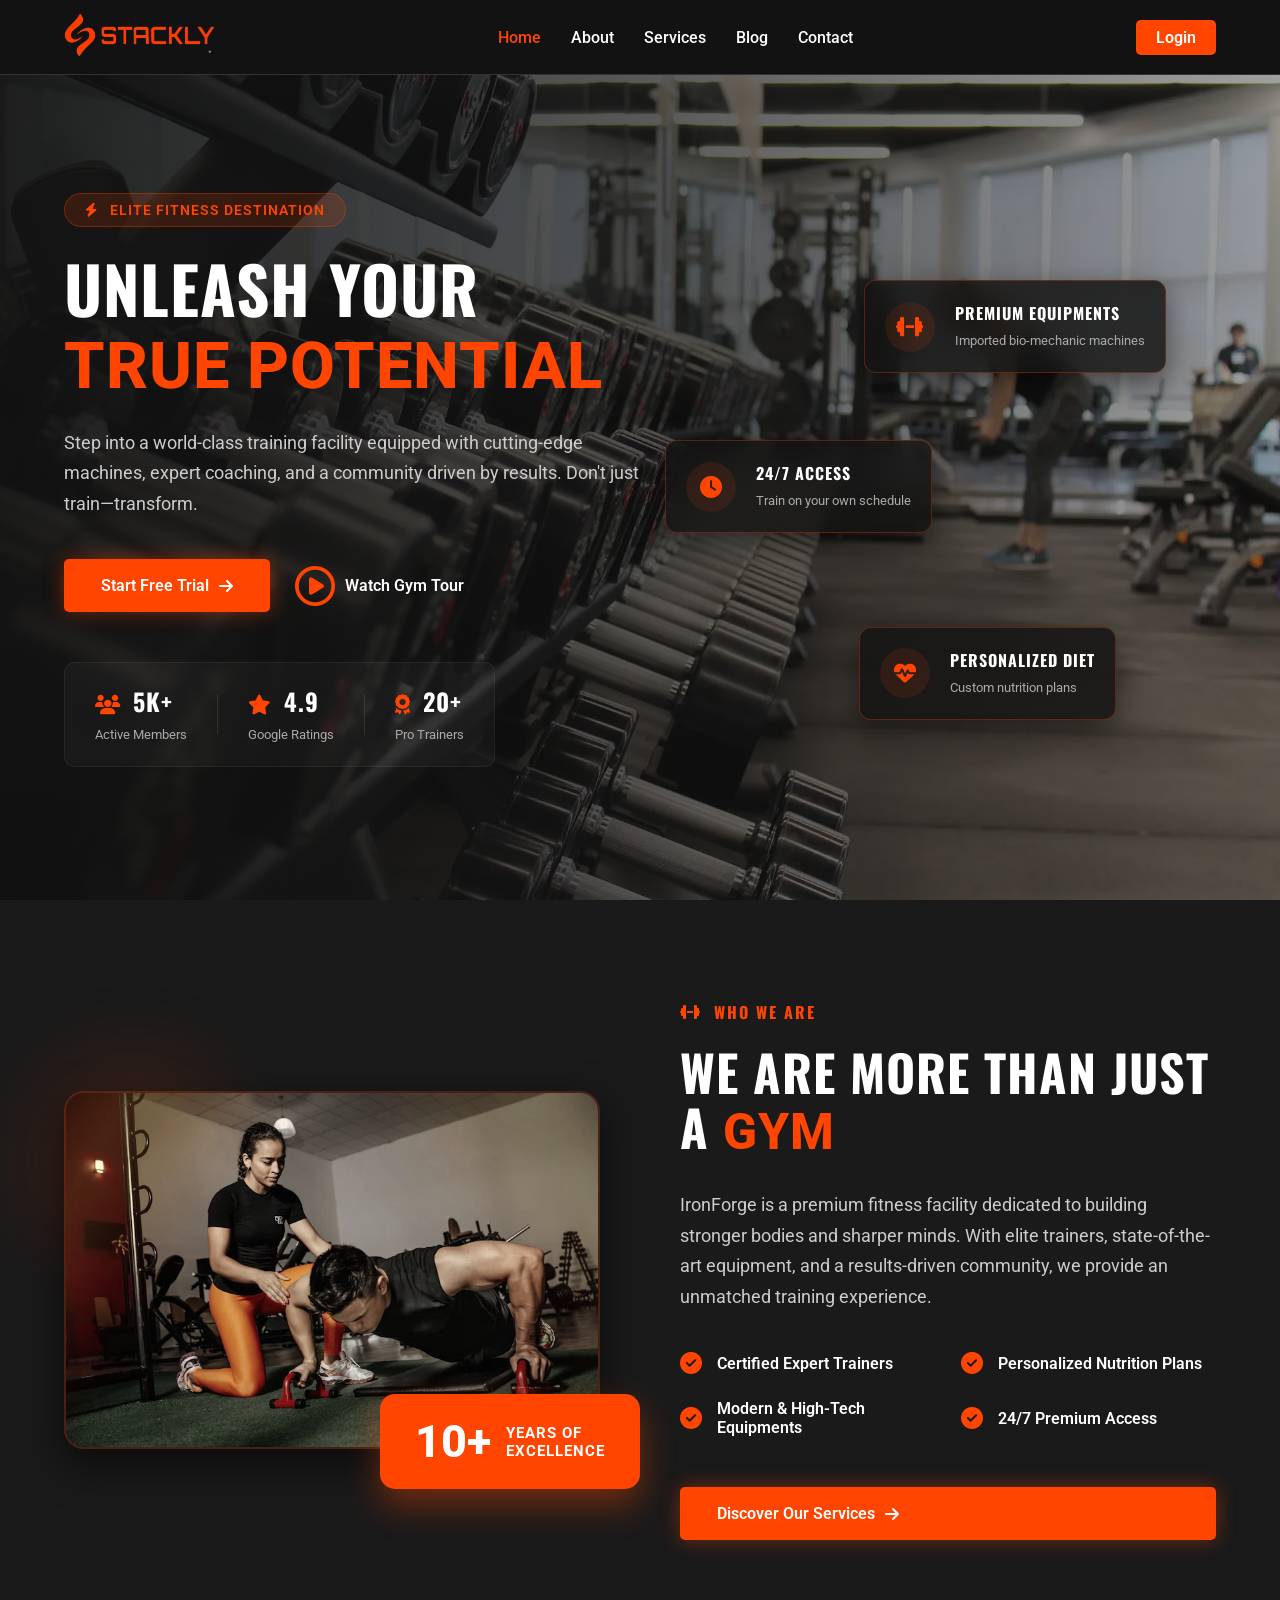
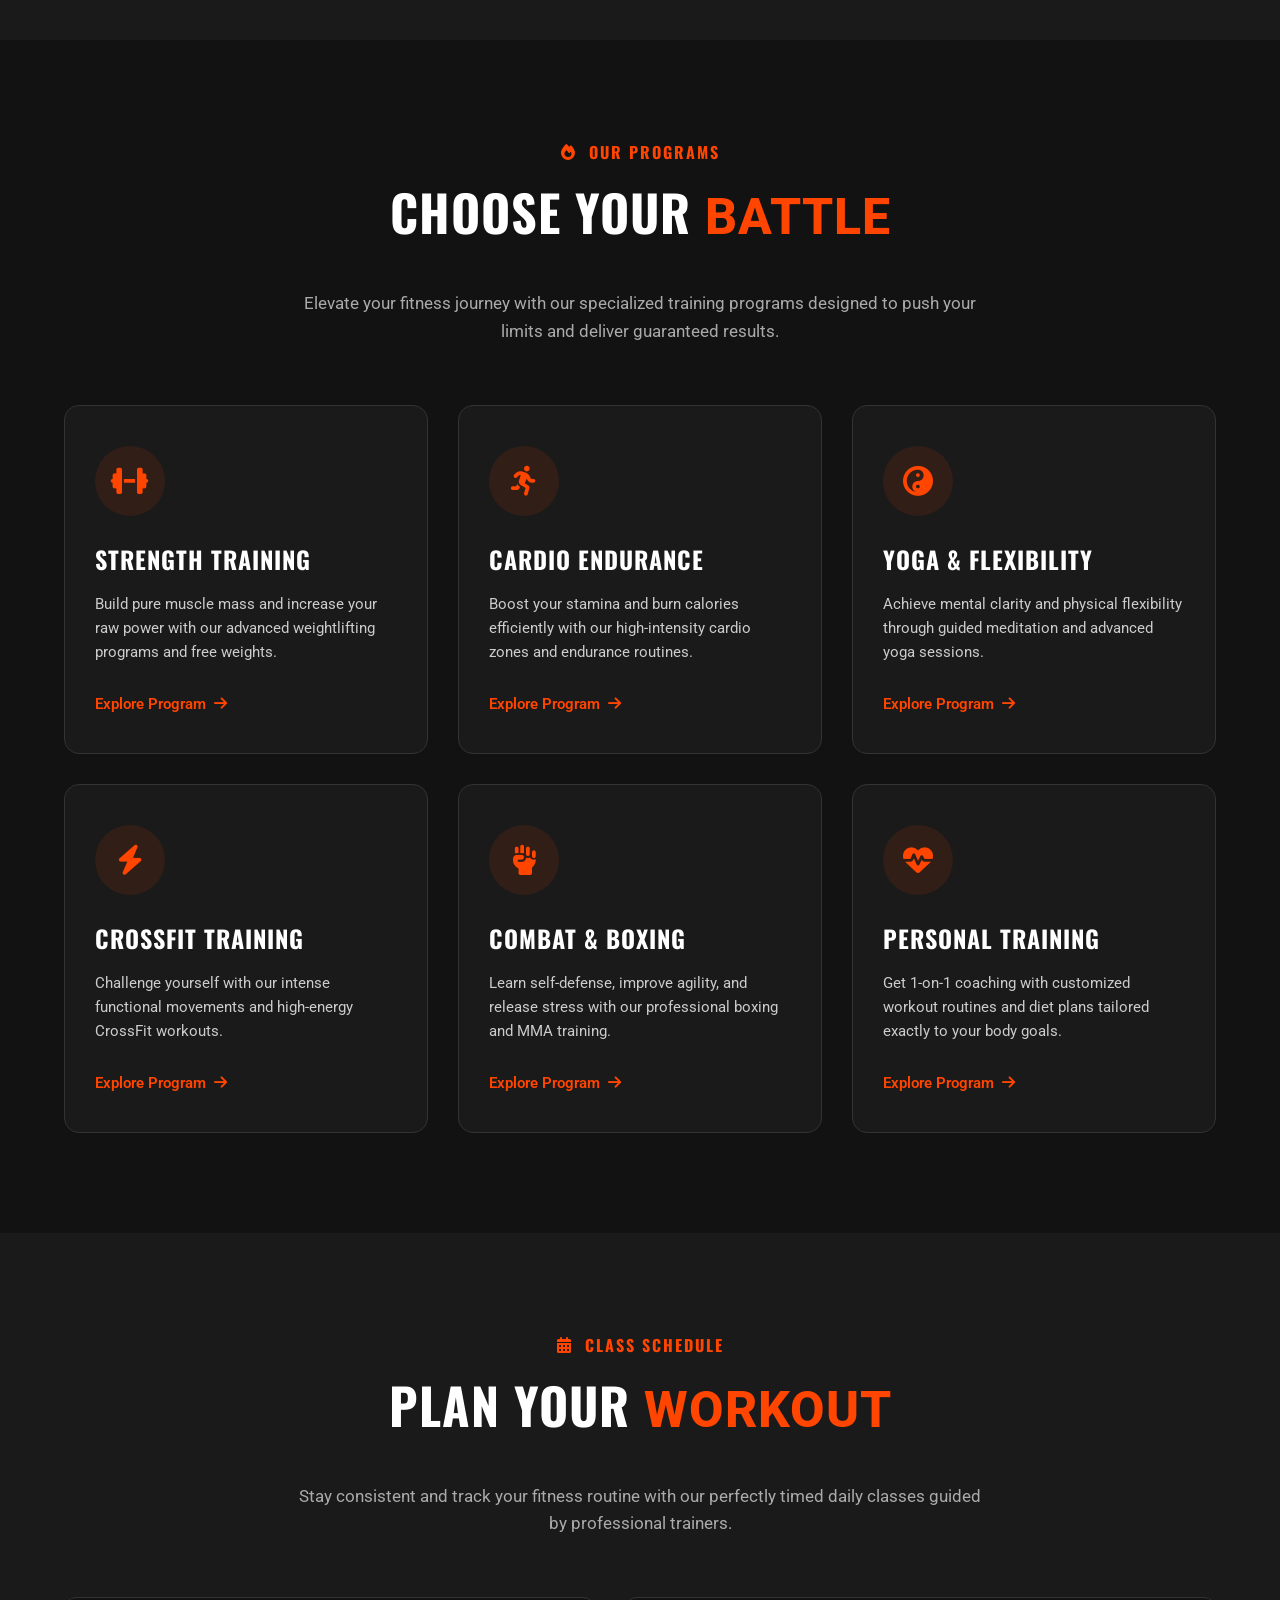
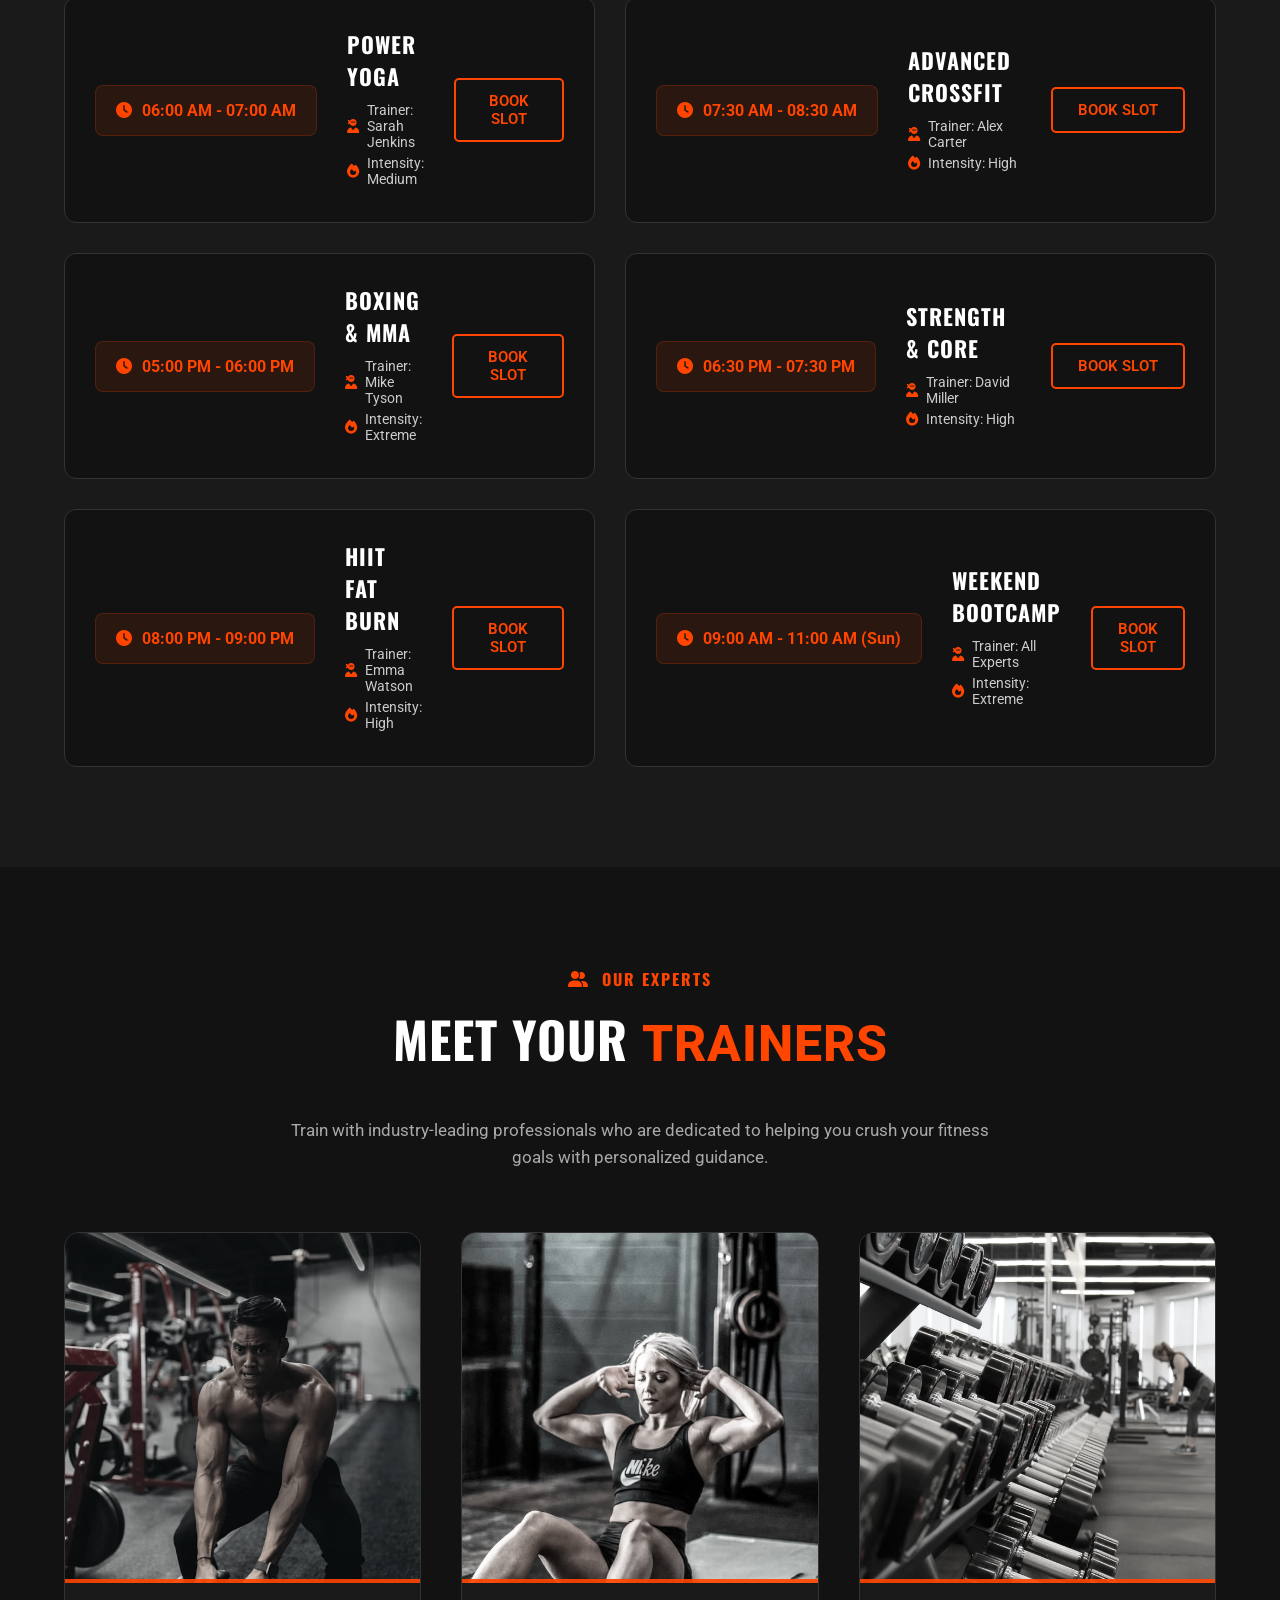
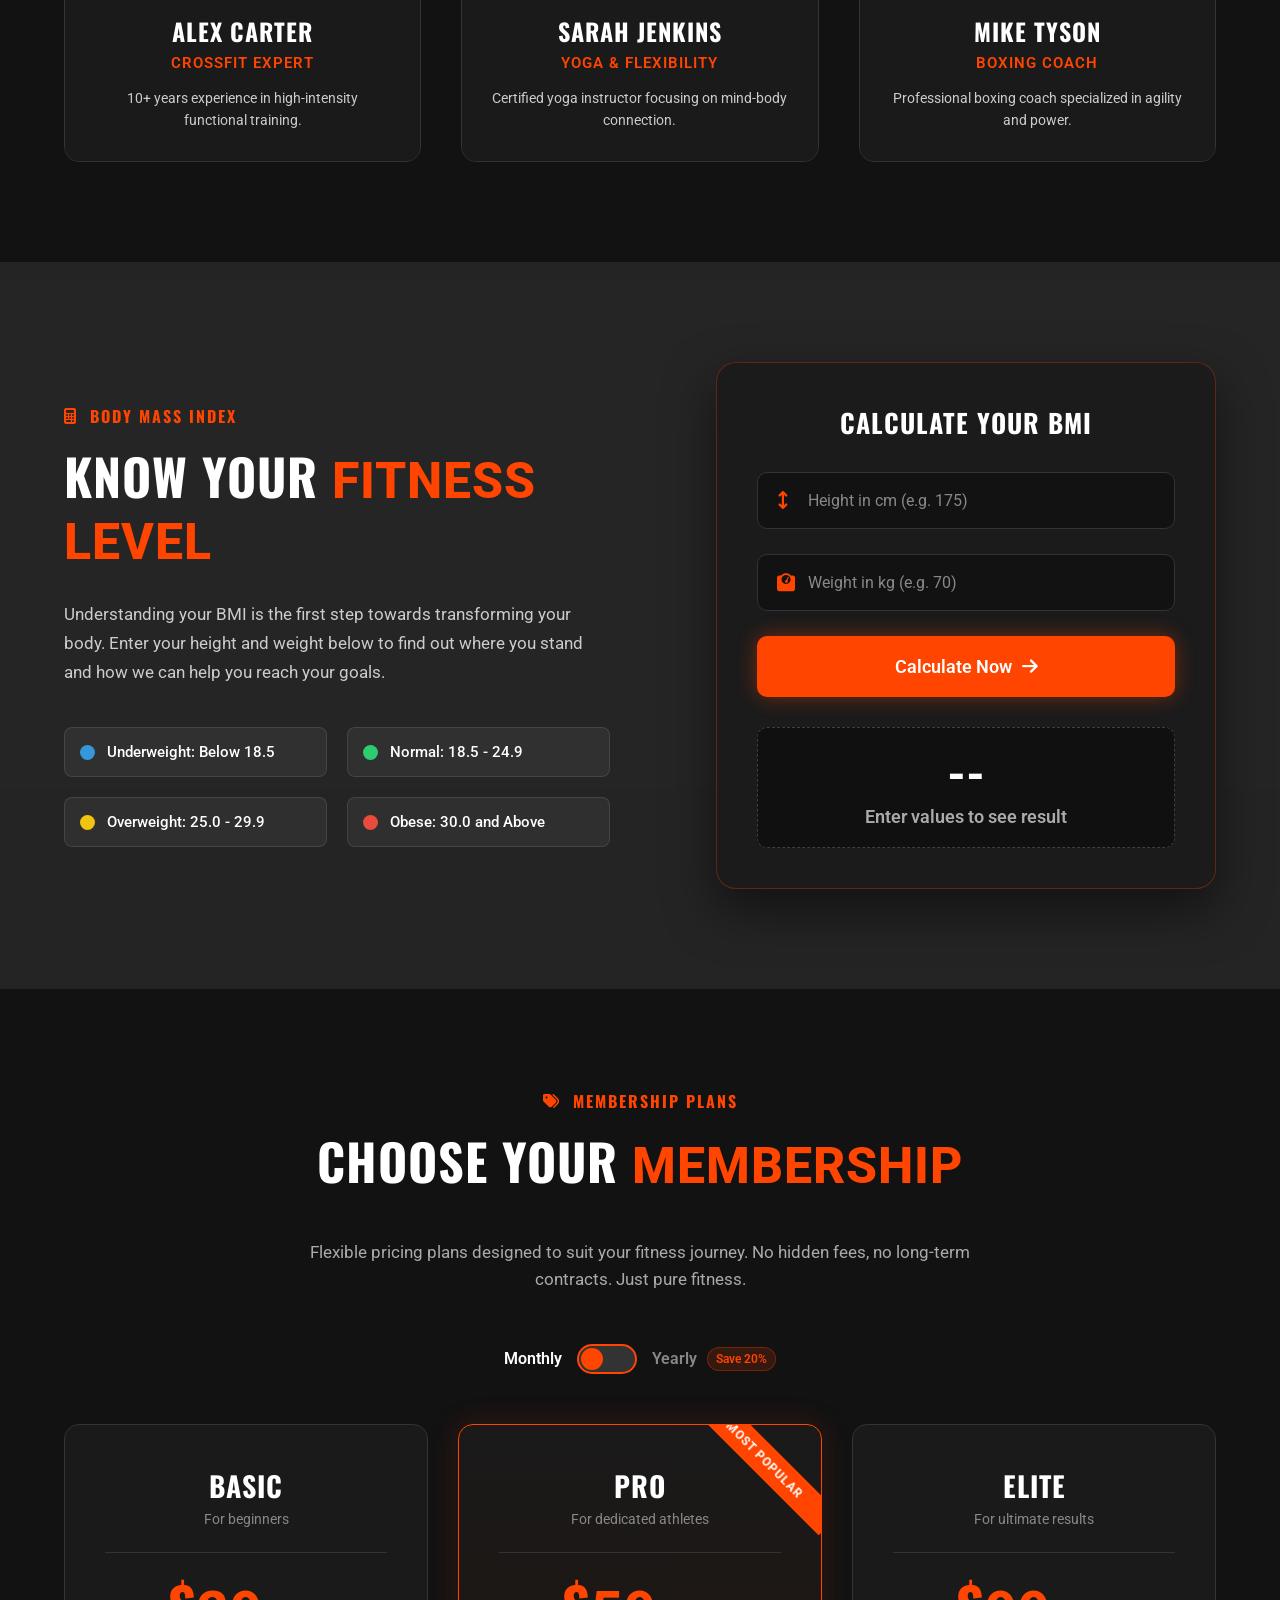
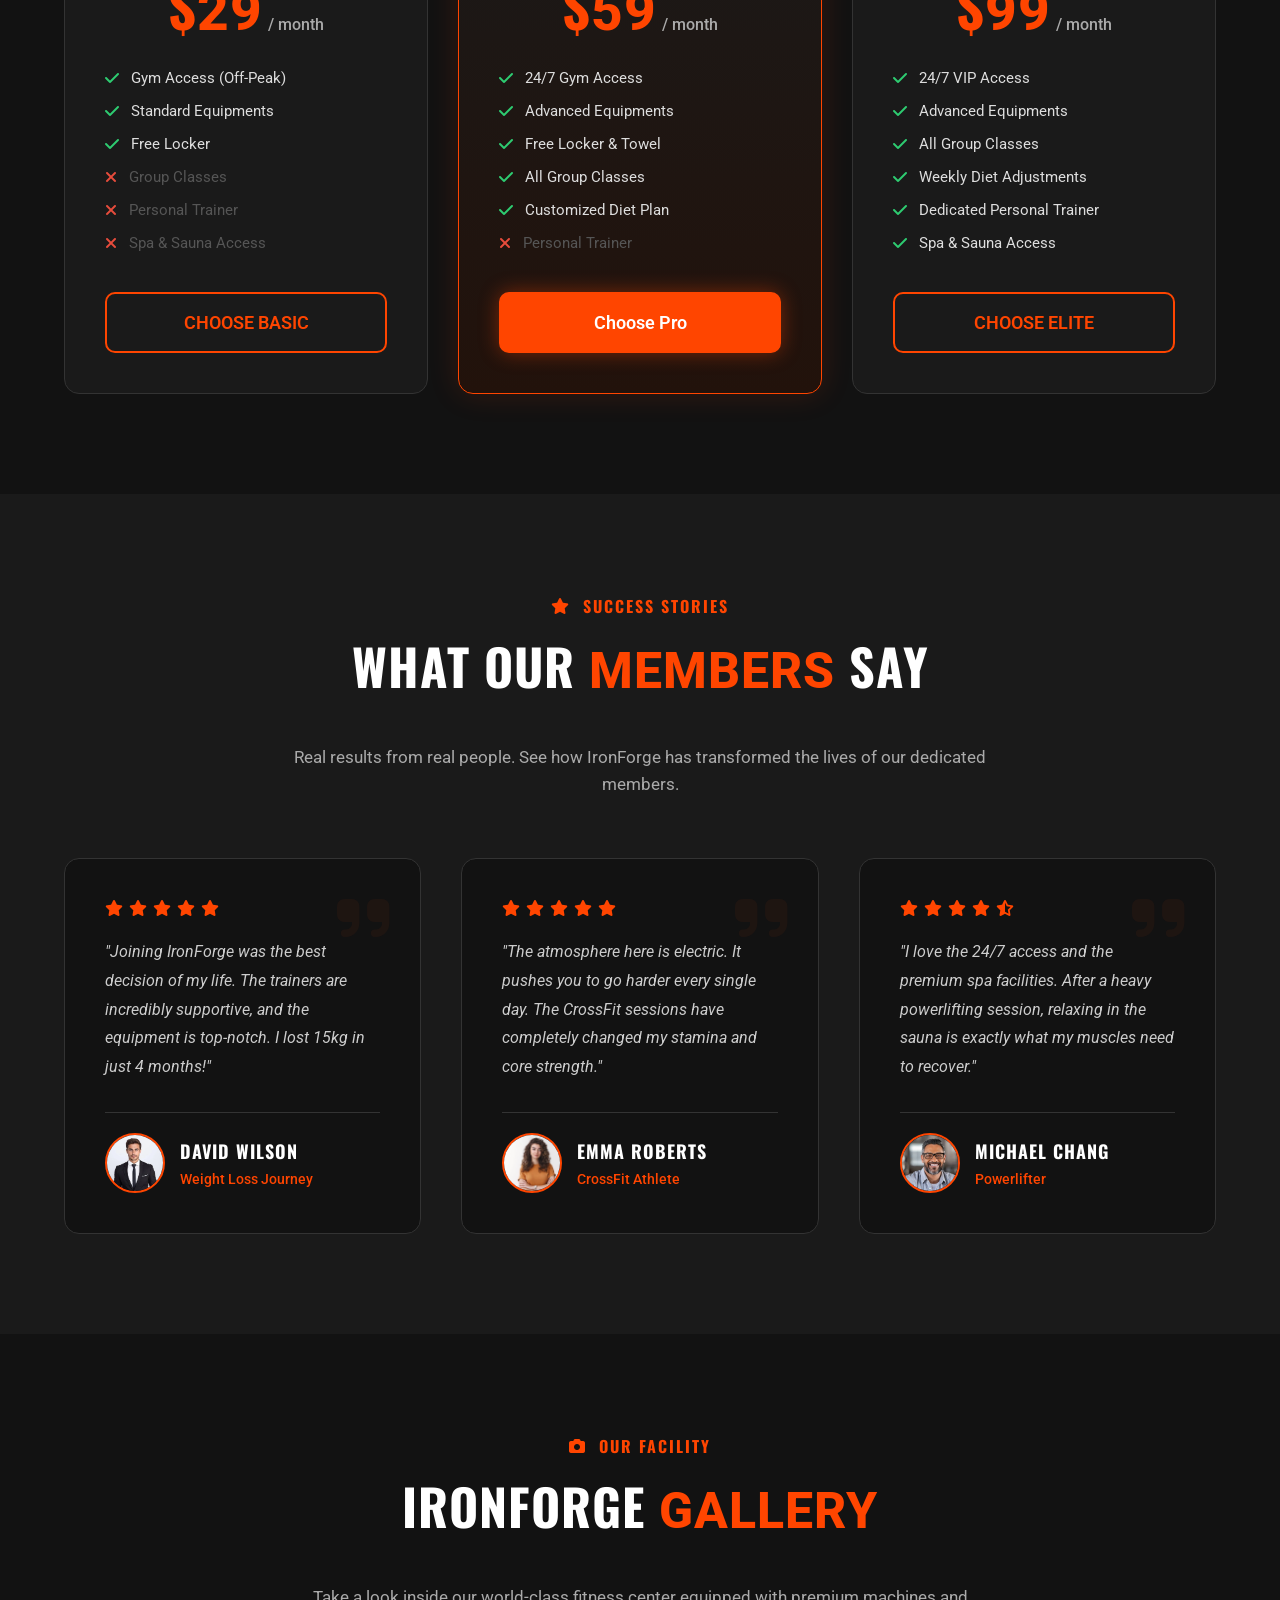
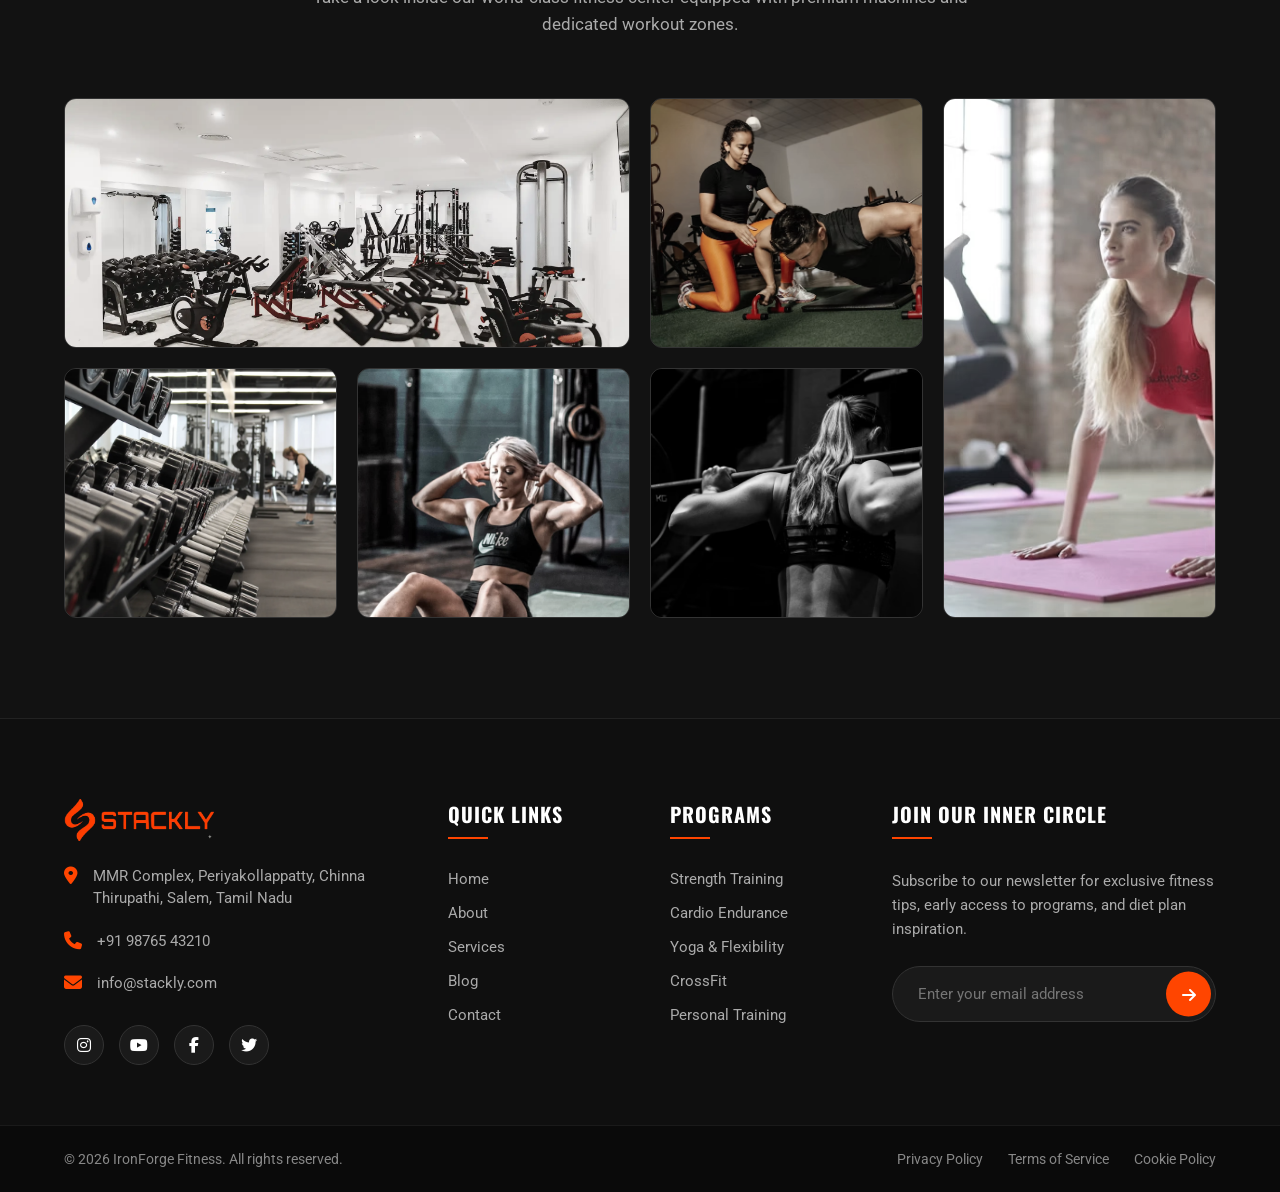
==== commit 201099f9: "Fitness Center" ====
--- a/index.html
+++ b/index.html
@@ -258,7 +258,7 @@
                         <p><i class="fa-solid fa-user-ninja"></i> Trainer: Mike Tyson</p>
                         <p><i class="fa-solid fa-fire"></i> Intensity: Extreme</p>
                     </div>
-                    <a href="#404.html" class="btn-outline-glow">Book Slot</a>
+                    <a href="404.html" class="btn-outline-glow">Book Slot</a>
                 </div>
 
                 <div class="schedule-card" data-aos="fade-up" data-aos-duration="1200" data-aos-delay="400">
